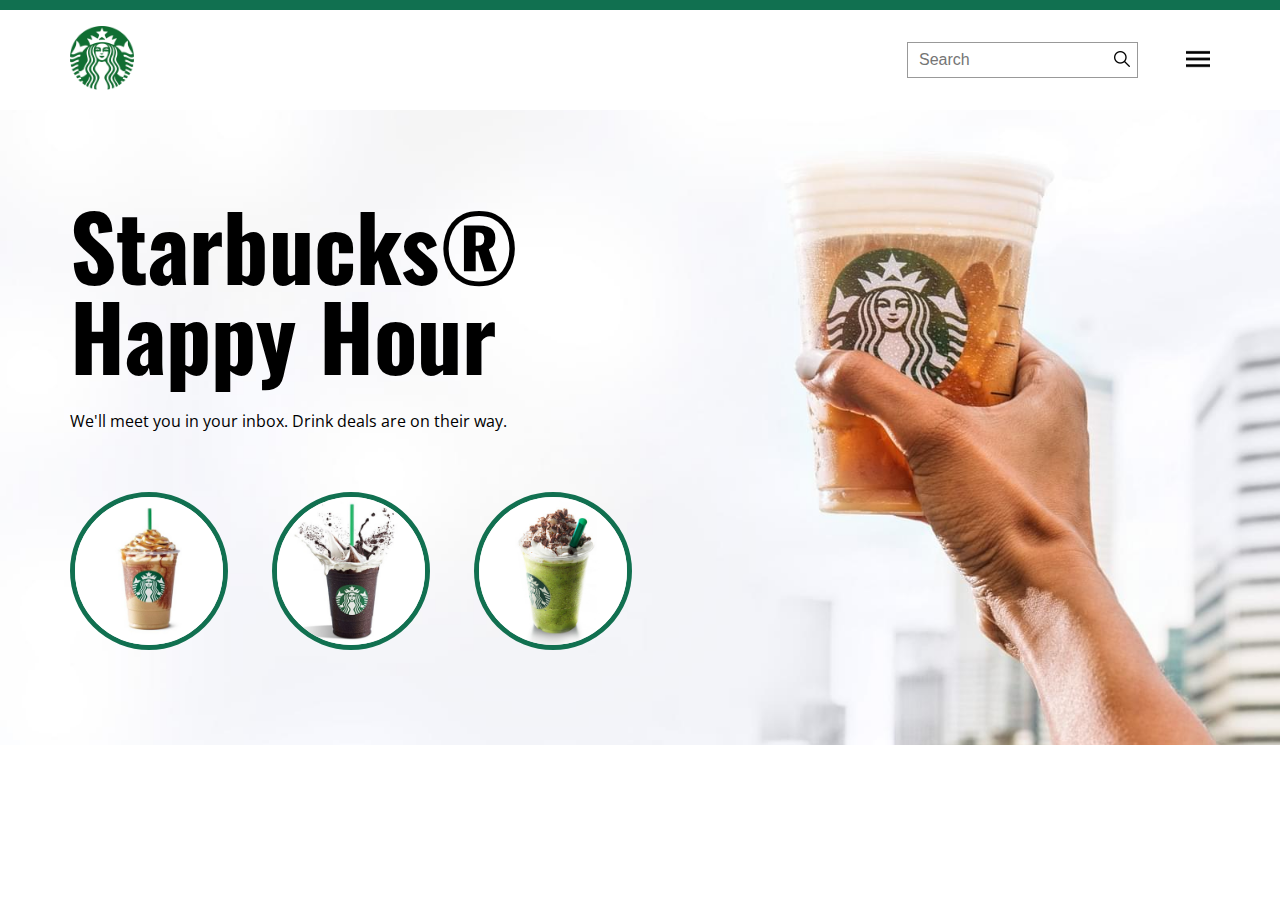
==== projeto-starbucks/index.html @ 2f26b85d "construindo banner do site" ====
<!DOCTYPE html>
<html lang="en">
<head>
    <meta charset="UTF-8">
    <meta name="viewport" content="width=device-width, initial-scale=1.0">
    <title>Starbucks</title>
    <link rel="stylesheet" href="assets/css/style.css">
</head>
<body>
    <header>
        <div class="line"></div>

        <div class="container header--area">
            <div class="header-left">
                <a href="/">
                    <img src="assets/images/logo.png" alt="Starbucks Logo"/>
                </a>
            </div>

            <div class="header--right">
                <div class="header--search">
                    <form>
                        <input type="text" name="search" placeholder="Search" />
                        <button>
                            <img src="assets/images/loupe.png" alt="Loupe">
                        </button>
                    </form>
                </div>
                <div class="header--menu">
                    <img src="assets/images/menu.png" alt="Menu Button" />
                </div>
            </div>
        </div>
    </header>

    <section class="banner">
        <div class="container">
            <h1>Starbucks® <br/>Happy Hour</h1>
            <span>We'll meet you in your inbox. Drink deals are on their way.</span>

            <div class="banner--images">
                <img src="assets/images/c1.jpg" alt="Brown drink">
                <img src="assets/images/c2.jpg" alt="Chocolate drink">
                <img src="assets/images/c3.jpg" alt="Green drink">
            </div>
        </div>
    </section>
</body>
</html>
---- projeto-starbucks/assets/css/style.css ----
@import url('https://fonts.googleapis.com/css2?family=Open+Sans:ital@0;1&family=Oswald:wght@400;700&display=swap');


body {
    font-family: 'Open Sans', sans-serif;
    margin: 0;
}

header .line {
    background-color: #117050;
    height: 10px;
}

.container {
    max-width: 1140px;
    margin: auto;
}

.header--area {
    display: flex;
    justify-content: space-between;
    align-items: center;
    height: 100px;
}

.header-left img {
    width: 64px;
    height: 64px;
}

.header--right {
    display: flex;
    align-items: center;
}

.header--search form {
    display: flex;
}
.header--search input {
    font-size: 16px;
    padding: 8px 11px;
    border: 1px solid #999;
    outline: 0;
    width: 100%;
    max-width: 250%;
}
.header--search button {
    border: 0;
    background: transparent;
    margin-left: -30px;
    cursor: pointer;
}
.header--search button img {
    width: 16px;
    height: 16px;
}

.header--menu {
    margin-left: 50px;
    cursor: pointer;
}
.header--menu img {
    width: 24px;
    height: 24px;
    margin-top: 10%;
}

.banner {
    background-image: url("../images/bg.jpg");
    background-position: center;
    background-size: cover;
    padding-top: 90px;
    padding-bottom: 90px;
}
.banner h1 {
    font-family: "Oswald", "sans-serif";
    font-weight: bold;
    font-size: 90px;
    line-height: 90px;
    margin: 0px;
    margin-bottom: 30px;
}
.banner--images {
    margin-top: 60px;
}
.banner--images img {
    width: 148px;
    height: 148px;
    border: 5px solid #117050;
    border-radius: 50%;
    margin-right: 40px;
}
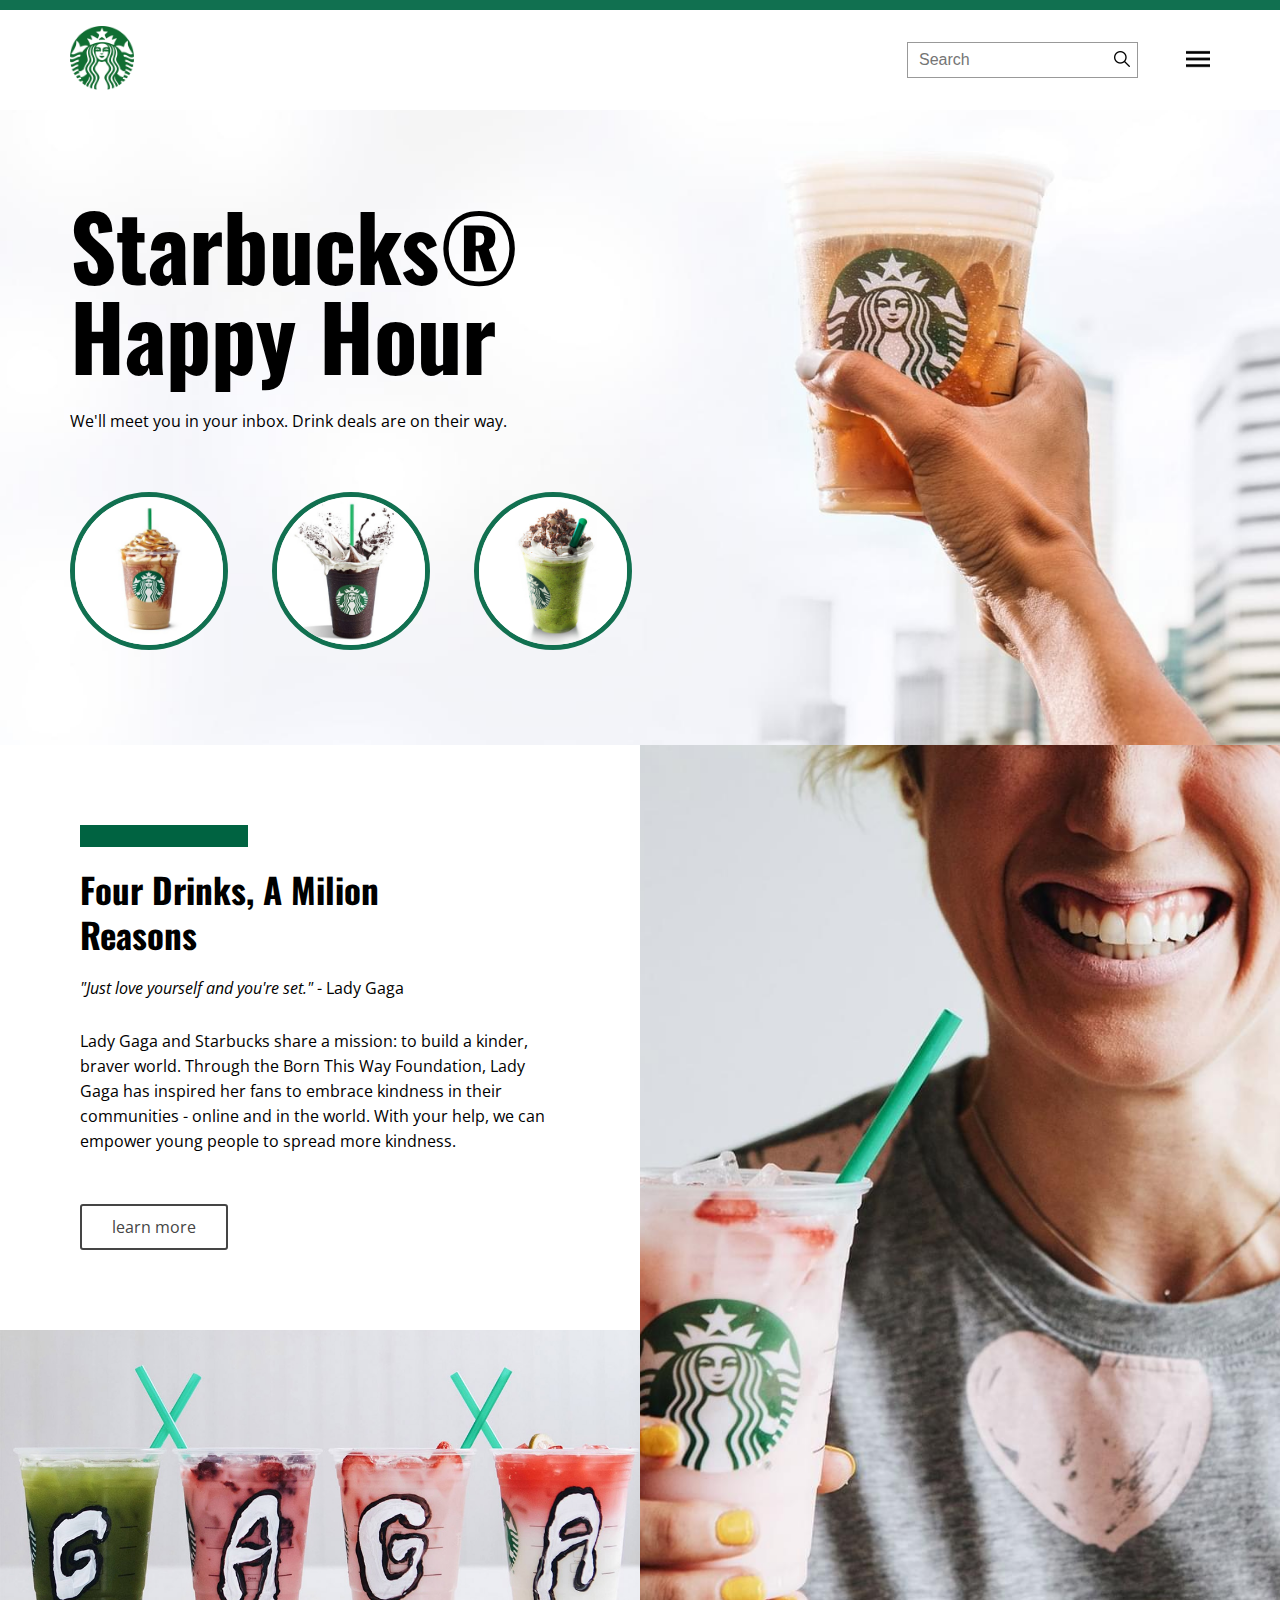
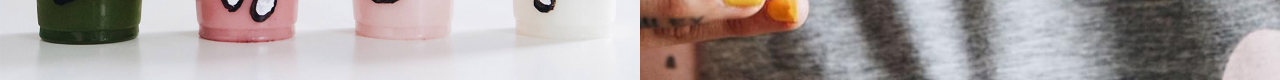
==== commit 566ecc88: "construindo area1" ====
--- a/projeto-starbucks/index.html
+++ b/projeto-starbucks/index.html
@@ -45,5 +45,22 @@
             </div>
         </div>
     </section>
+
+    <section class="area1">
+        <div class="area1--content">
+            <div class="bar"></div>
+            <h2>Four Drinks, A Milion<br/>Reasons</h2>
+            <div class="area1--quote">
+                <em>"Just love yourself and you're set."</em> - Lady Gaga
+            </div>
+            <div class="area1--text">
+                Lady Gaga and Starbucks share a mission: to build a kinder, braver world. Through the Born This Way Foundation, Lady Gaga has inspired her fans to embrace kindness in their communities - online and in the world. With your help, we can empower young people to spread more kindness.
+            </div>
+
+            <a href="" class="button">learn more</a>
+        </div>
+        <div class="area1--img1"></div>
+        <div class="area1--img2"></div>
+    </section>
 </body>
 </html>--- a/projeto-starbucks/assets/css/style.css
+++ b/projeto-starbucks/assets/css/style.css
@@ -6,16 +6,47 @@
     margin: 0;
 }
 
+.container {
+    max-width: 1140px;
+    margin: auto;
+}
+.bar {
+    height: 22px;
+    width: 168px;
+    background-color: #006341;
+}
+h1 {
+    font-family: "Oswald", "sans-serif";
+    font-weight: bold;
+    font-size: 90px;
+    line-height: 90px;
+    margin: 0px;
+    margin-bottom: 30px;
+}
+h2 {
+    font-family: "Oswald", "sans-serif";
+    font-weight: bold;
+    font-size: 35px;
+    line-height: 45px;
+    margin: 20px 0px;
+}
+.button {
+    display: inline-block;
+    border: 2px solid #454545;
+    padding: 10px 30px;
+    border-radius: 3px;
+    color: #454545;
+    text-decoration: none;
+}
+.button:hover {
+    background-color: #454545;
+    color: #fff;
+}
+
 header .line {
     background-color: #117050;
     height: 10px;
 }
-
-.container {
-    max-width: 1140px;
-    margin: auto;
-}
-
 .header--area {
     display: flex;
     justify-content: space-between;
@@ -72,14 +103,6 @@
     padding-top: 90px;
     padding-bottom: 90px;
 }
-.banner h1 {
-    font-family: "Oswald", "sans-serif";
-    font-weight: bold;
-    font-size: 90px;
-    line-height: 90px;
-    margin: 0px;
-    margin-bottom: 30px;
-}
 .banner--images {
     margin-top: 60px;
 }
@@ -90,3 +113,30 @@
     border-radius: 50%;
     margin-right: 40px;
 }
+.area1 {
+    display: grid;
+    grid-template-columns: repeat(2, 2fr);
+}
+.area1--content {
+    padding: 80px;
+}
+.area1--quote {
+    margin-bottom: 30px;
+}
+.area1--text {
+    margin-bottom: 50px;
+    line-height: 25px;
+}
+.area1--img1 {
+    height: 350px;
+    background-image: url("../images/f2.jpg");
+    background-size: cover;
+    background-position: center;
+}
+.area1--img2 {
+    grid-column: 2 / 3;
+    grid-row: 1 / 3;
+    background-image: url("../images/f1.jpg");
+    background-size: cover;
+    background-position: center;
+}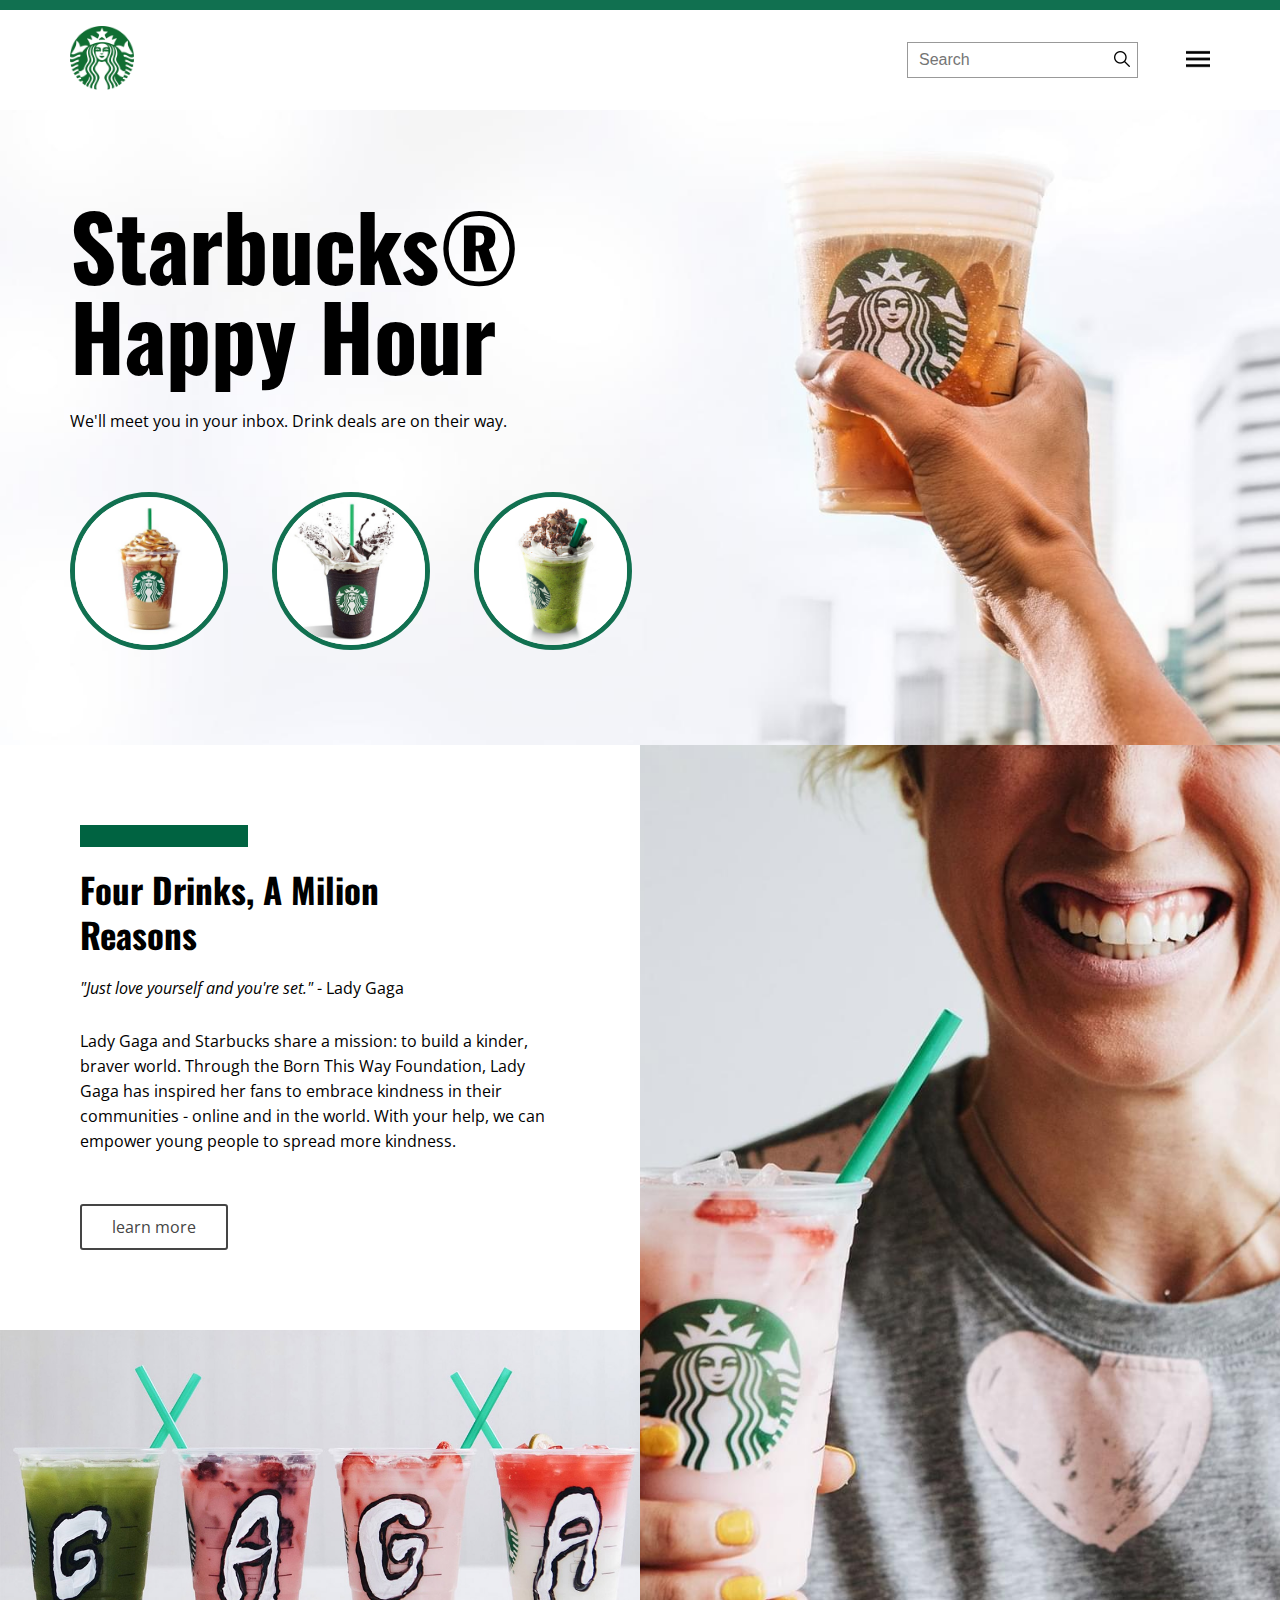
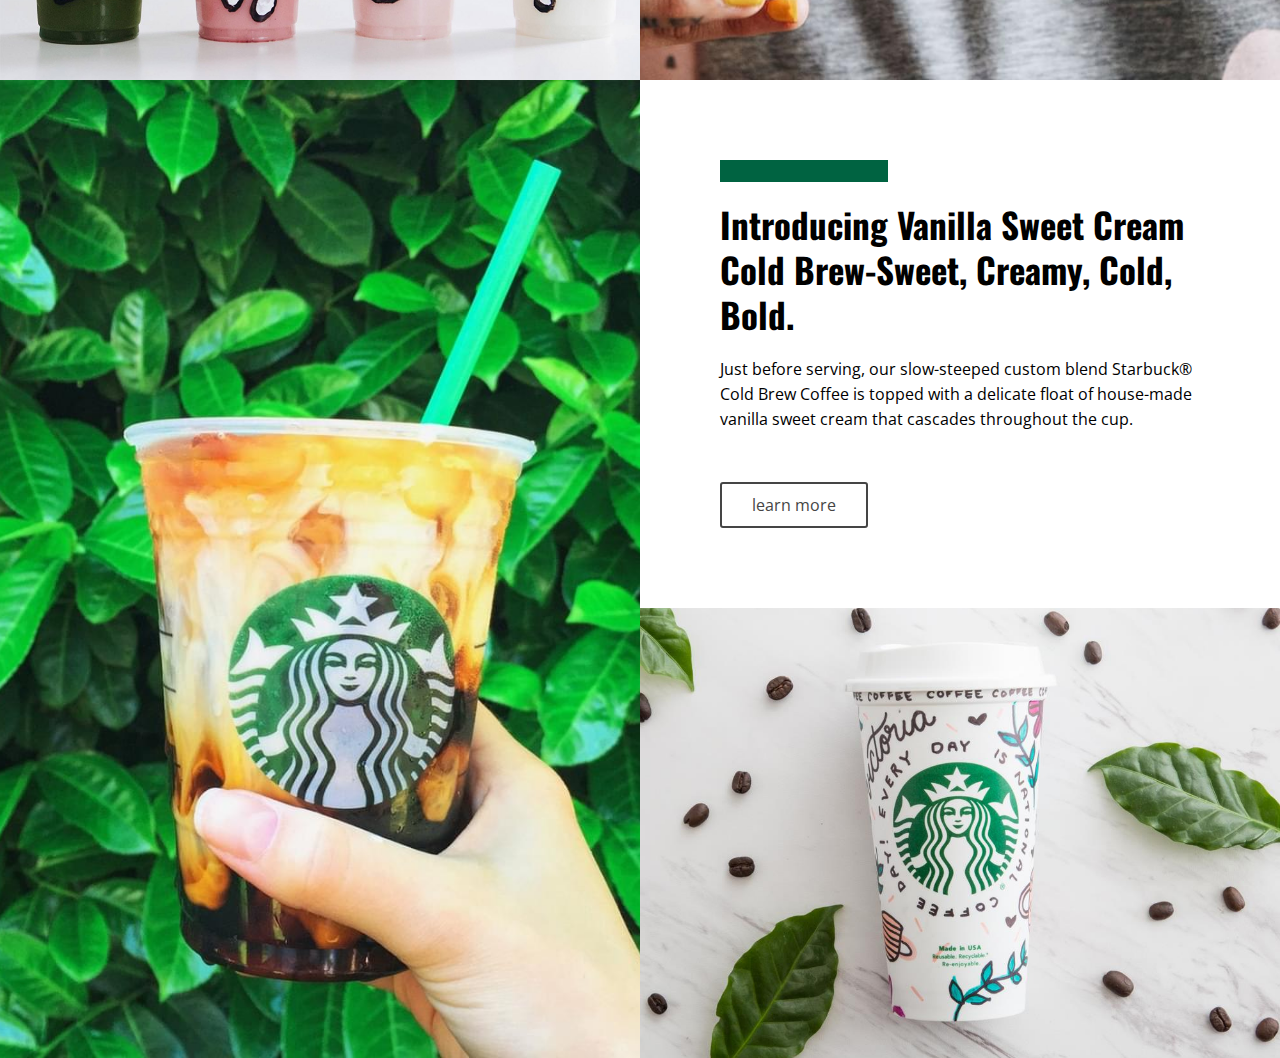
==== commit 8c0060ff: "criando area2" ====
--- a/projeto-starbucks/index.html
+++ b/projeto-starbucks/index.html
@@ -62,5 +62,19 @@
         <div class="area1--img1"></div>
         <div class="area1--img2"></div>
     </section>
+
+    <section class="area2">
+        <div class="area2--content">
+            <div class="bar"></div>
+            <h2>Introducing Vanilla Sweet Cream Cold Brew-Sweet, Creamy, Cold, Bold.</h2>
+            <div class="area2--text">
+                Just before serving, our slow-steeped custom blend Starbuck® Cold Brew Coffee is topped with a delicate float of house-made vanilla sweet cream that cascades throughout the cup.
+            </div>
+
+            <a href="" class="button">learn more</a>
+        </div>
+        <div class="area2--img1"></div>
+        <div class="area2--img2"></div>
+    </section>
 </body>
 </html>--- a/projeto-starbucks/assets/css/style.css
+++ b/projeto-starbucks/assets/css/style.css
@@ -113,6 +113,7 @@
     border-radius: 50%;
     margin-right: 40px;
 }
+
 .area1 {
     display: grid;
     grid-template-columns: repeat(2, 2fr);
@@ -139,4 +140,29 @@
     background-image: url("../images/f1.jpg");
     background-size: cover;
     background-position: center;
+}
+
+.area2 {
+    display: grid;
+    grid-template-columns: repeat(2, 2fr);
+}
+.area2--content {
+    padding: 80px;
+}
+.area2--text {
+    margin-bottom: 50px;
+    line-height: 25px;
+}
+.area2--img1 {
+    height: 450px;
+    background-image: url("../images/f4.jpg");
+    background-size: cover;
+    background-position: center;
+}
+.area2--img2 {
+    grid-column: 1 / 2;
+    grid-row: 1 / 3;
+    background-image: url("../images/f3.jpg");
+    background-size: cover;
+    background-position: center;
 }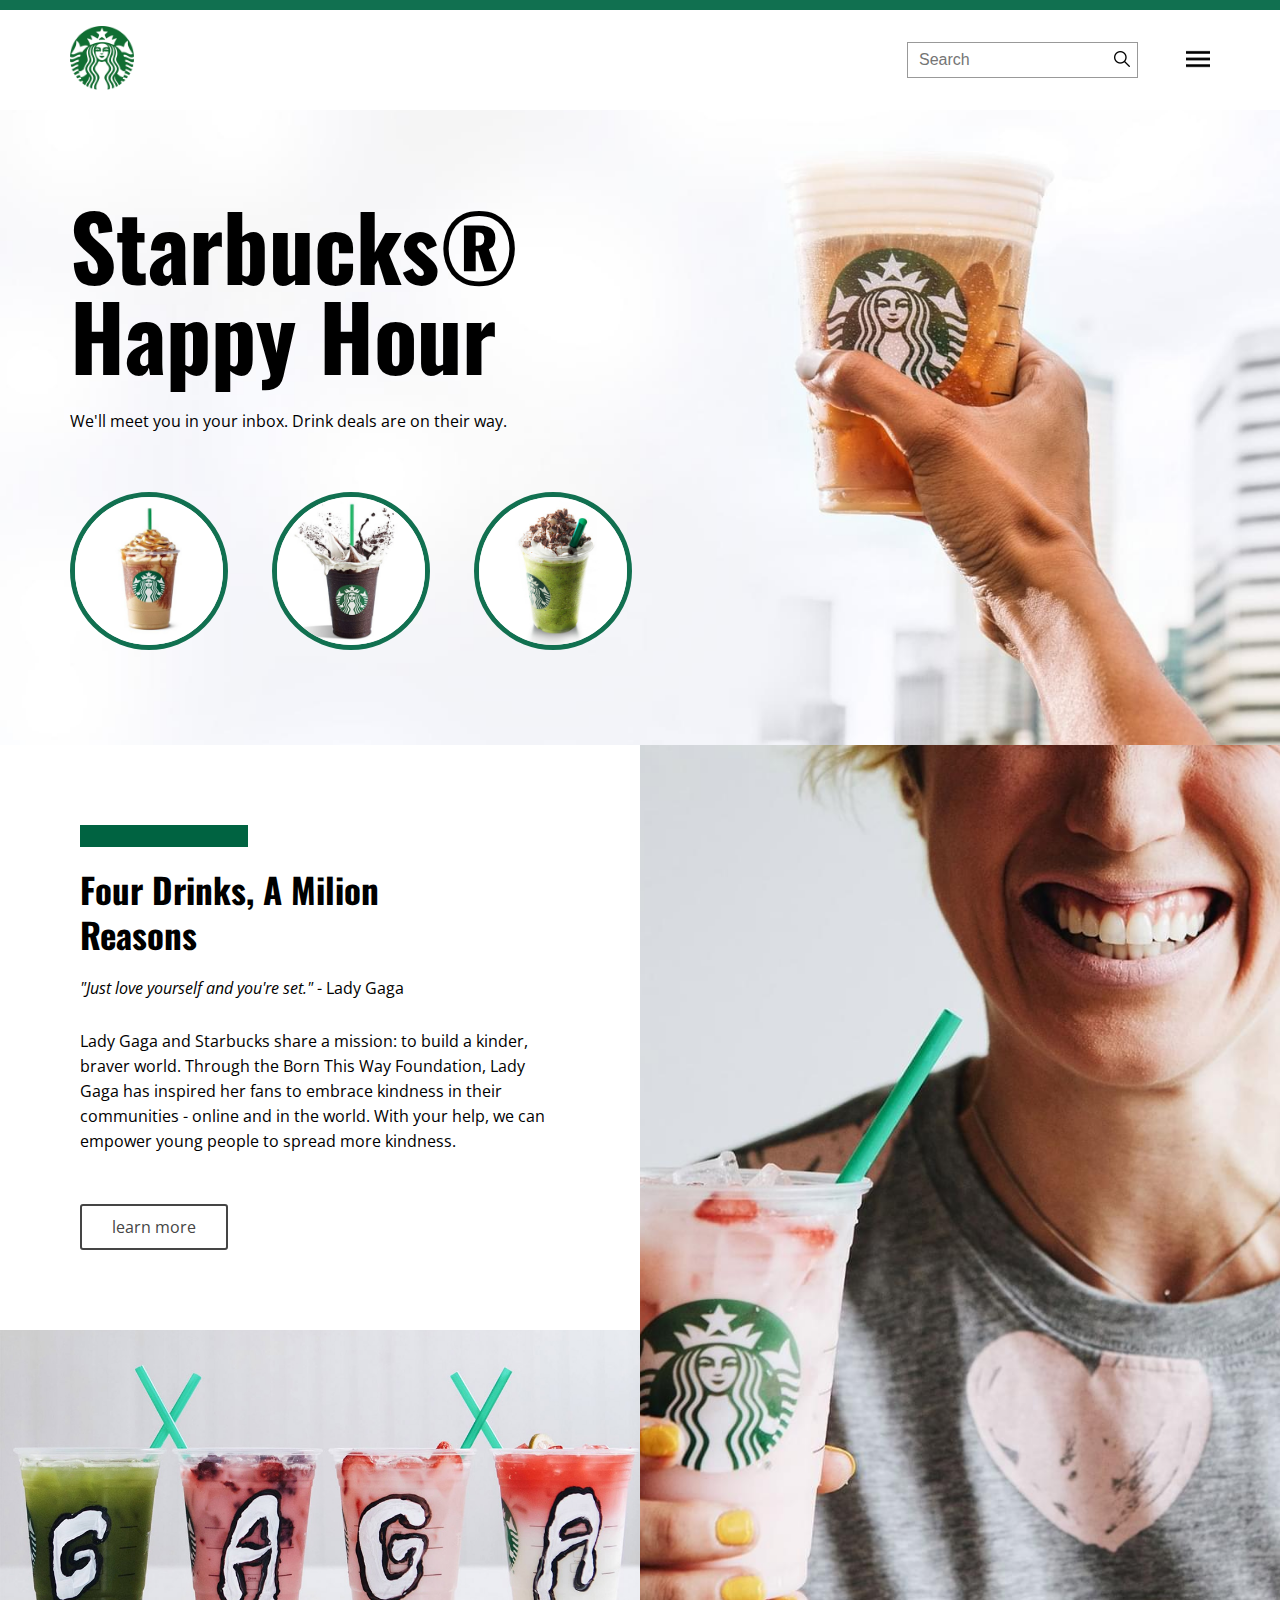
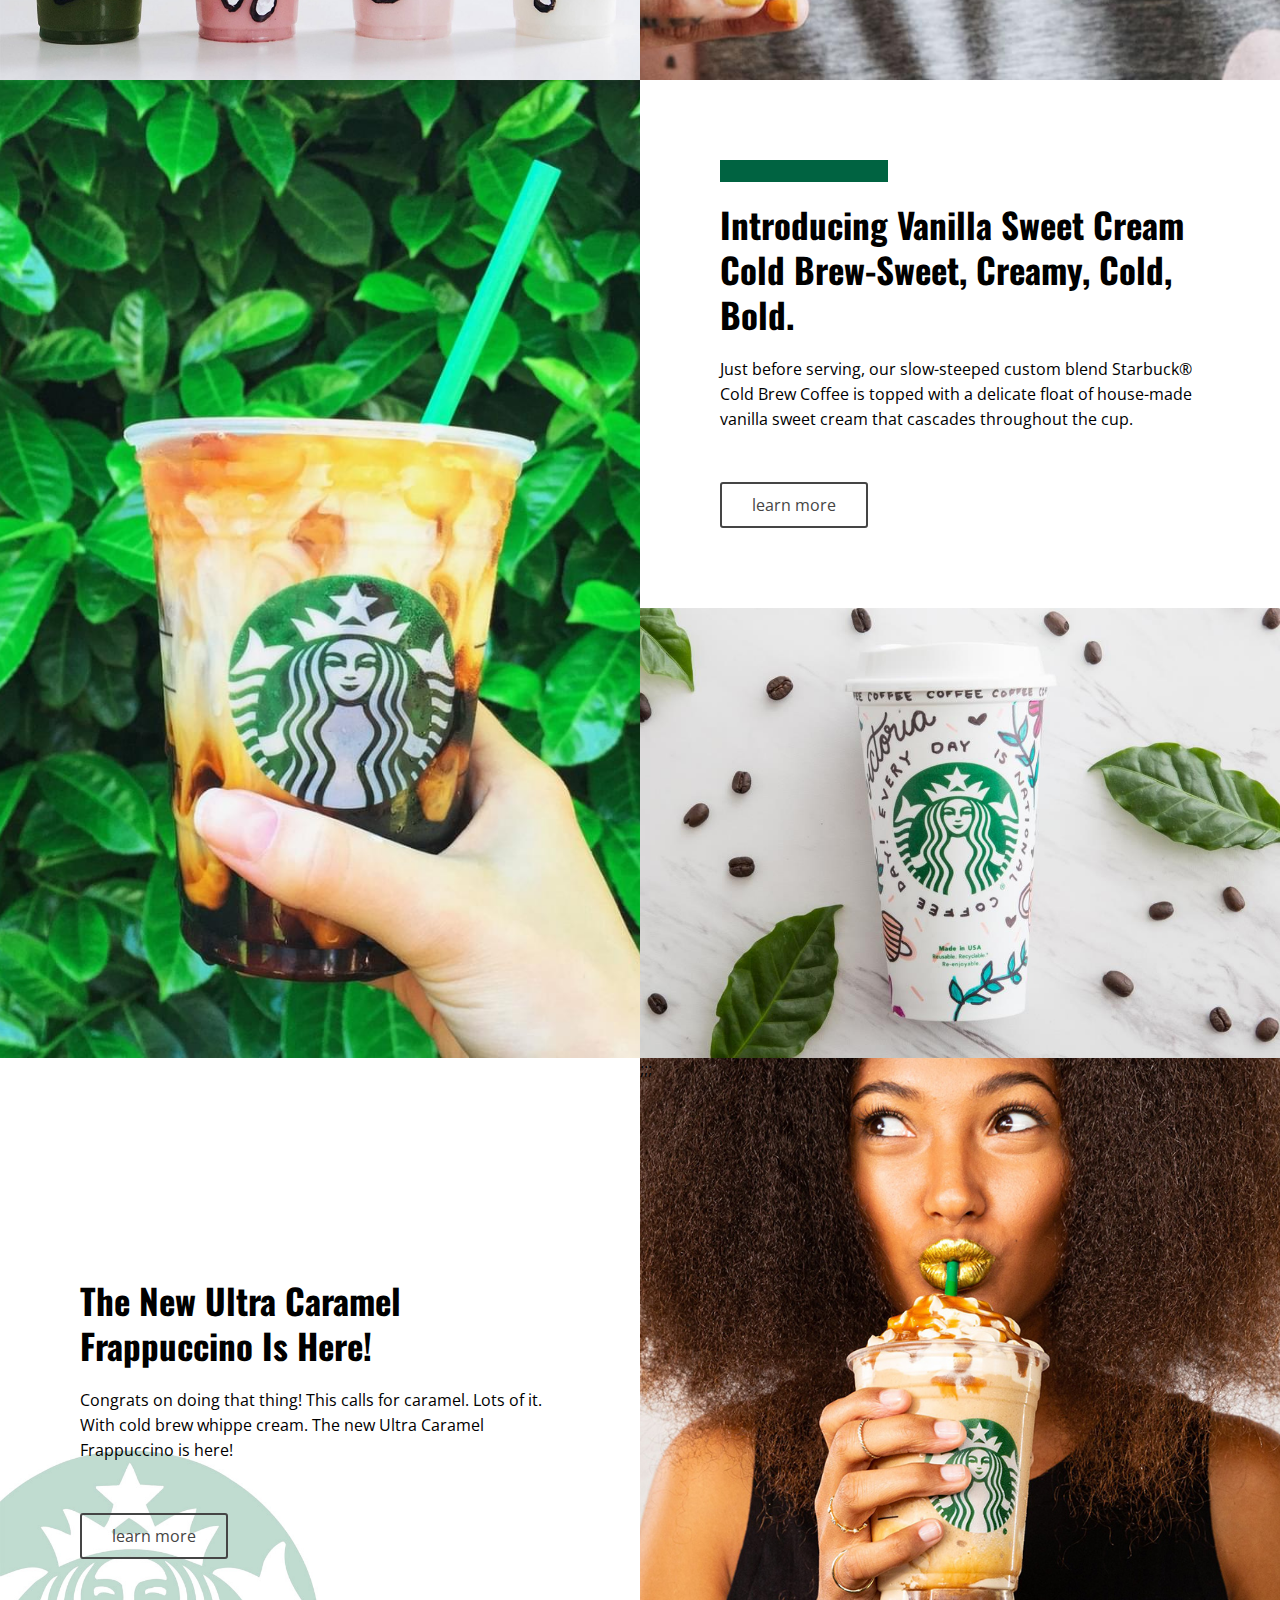
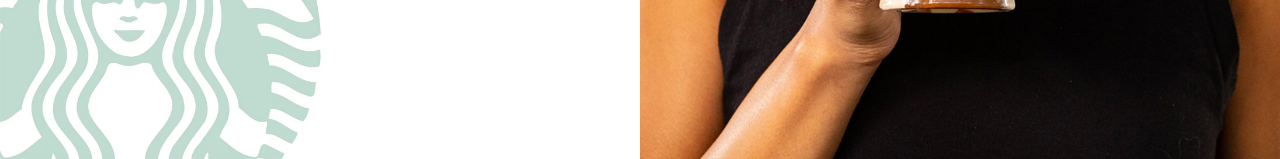
==== commit 486154ad: "criando area3" ====
--- a/projeto-starbucks/index.html
+++ b/projeto-starbucks/index.html
@@ -76,5 +76,19 @@
         <div class="area2--img1"></div>
         <div class="area2--img2"></div>
     </section>
+
+    <section class="area3">
+        <div class="area3--content">
+            <h2>The New Ultra Caramel<br/>Frappuccino Is Here!</h2>
+            <div class="area3--text">
+                Congrats on doing that thing! This calls for caramel. Lots of it. With cold brew whippe cream. The new Ultra Caramel Frappuccino is here!
+            </div>
+
+            <a href="" class="button">learn more</a>
+        </div>
+        <div class="area3--img1">
+            ;;;
+        </div>
+    </section>
 </body>
 </html>--- a/projeto-starbucks/assets/css/style.css
+++ b/projeto-starbucks/assets/css/style.css
@@ -165,4 +165,24 @@
     background-image: url("../images/f3.jpg");
     background-size: cover;
     background-position: center;
+}
+
+.area3 {
+    display: grid;
+    grid-template-columns: repeat(2, 2fr);
+}
+.area3--content {
+    padding: 200px 80px;
+    background-image: url("../images/bg2.jpg");
+    background-size: cover;
+    background-position: left;
+}
+.area3--text {
+    margin-bottom: 50px;
+    line-height: 25px;
+}
+.area3--img1 {
+    background-image: url("../images/f5.jpg");
+    background-size: cover;
+    background-position: center;
 }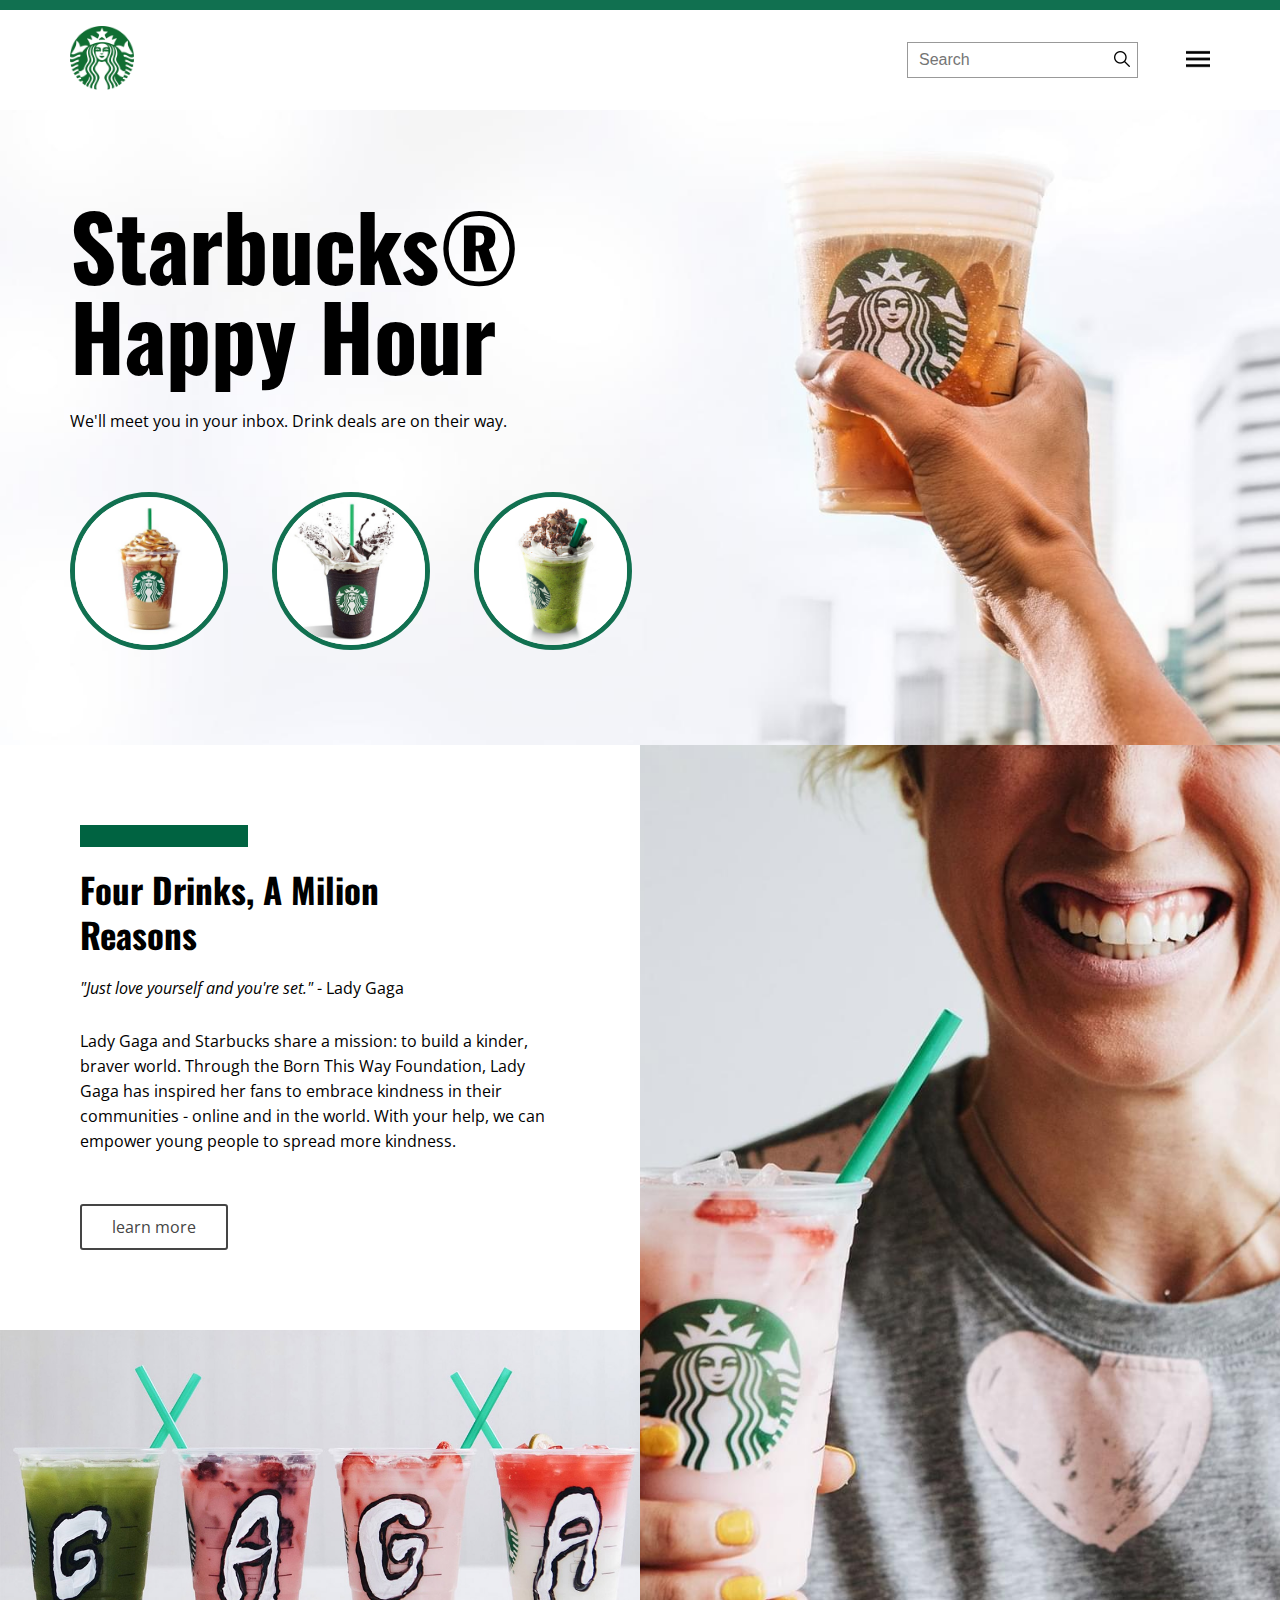
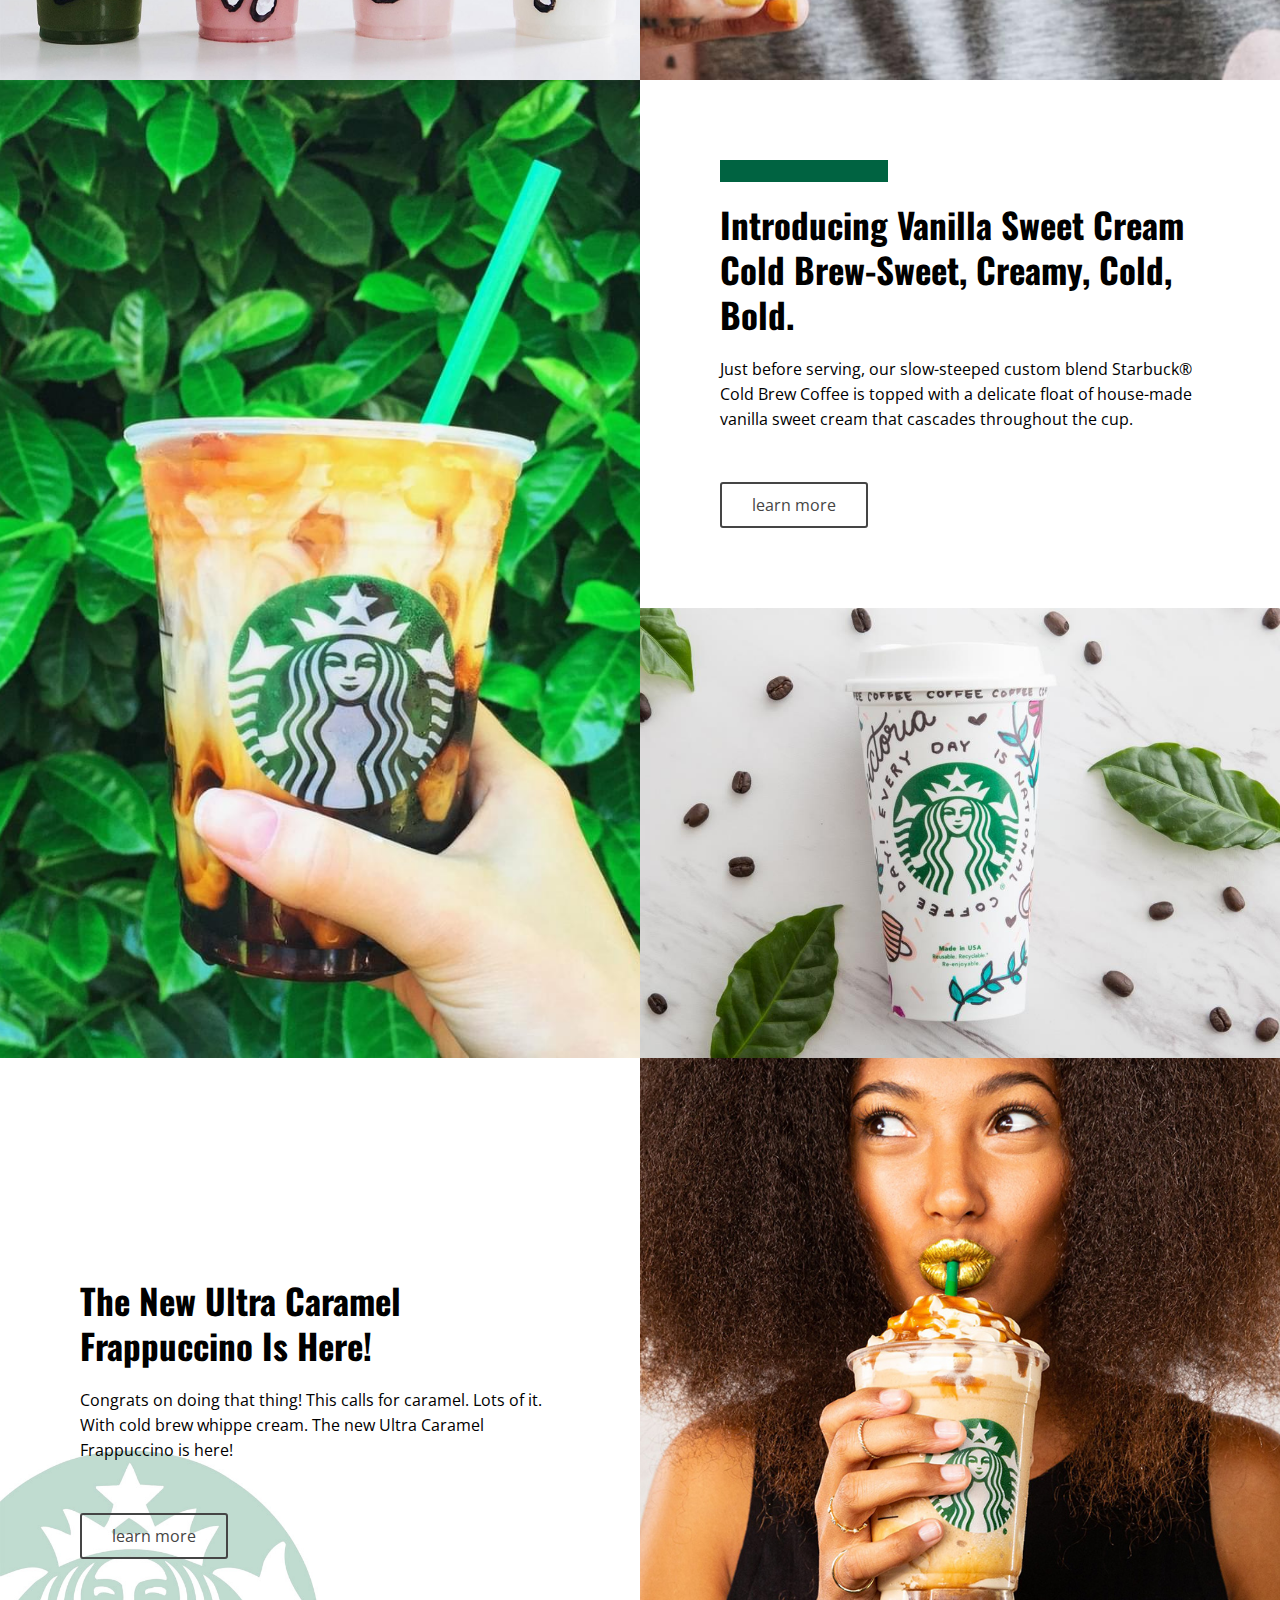
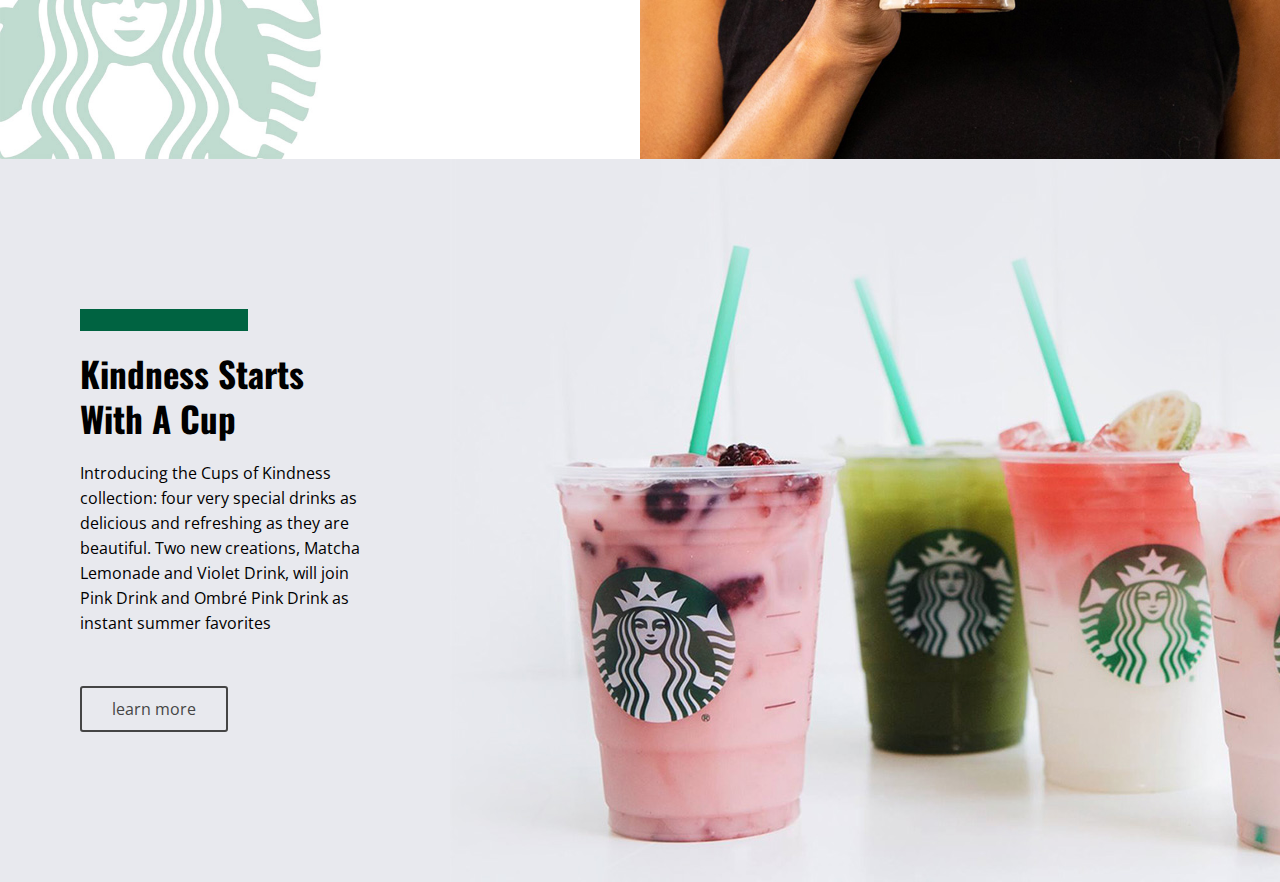
==== commit 0f40b2b9: "criando area4" ====
--- a/projeto-starbucks/index.html
+++ b/projeto-starbucks/index.html
@@ -86,9 +86,21 @@
 
             <a href="" class="button">learn more</a>
         </div>
-        <div class="area3--img1">
-            ;;;
+        <div class="area3--img1"></div>
+    </section>
+
+    <section class="area4">
+        <div class="area4--content">
+            <div class="bar"></div>
+            <h2>Kindness Starts<br/>With A Cup</h2>
+            <div class="area4--text">
+                Introducing the Cups of Kindness collection: four very special drinks as delicious and refreshing as they are beautiful. Two new creations, Matcha Lemonade and Violet Drink, will join Pink Drink and Ombré Pink Drink as instant summer favorites
+            </div>
+
+            <a href="" class="button">learn more</a>
         </div>
+
+        <div class="area4--img1"></div>
     </section>
 </body>
 </html>--- a/projeto-starbucks/assets/css/style.css
+++ b/projeto-starbucks/assets/css/style.css
@@ -185,4 +185,21 @@
     background-image: url("../images/f5.jpg");
     background-size: cover;
     background-position: center;
+}
+
+.area4 {
+    display: grid;
+    grid-template-columns: 450px 1fr;
+    background-color: #e8e9ee;
+}
+.area4--content {
+    padding: 150px 80px;
+}
+.area4--text {
+    margin-bottom: 50px;
+    line-height: 25px;
+}
+.area4--img1 {
+    background-image: url("../images/bg3.jpg");
+    background-position: left;
 }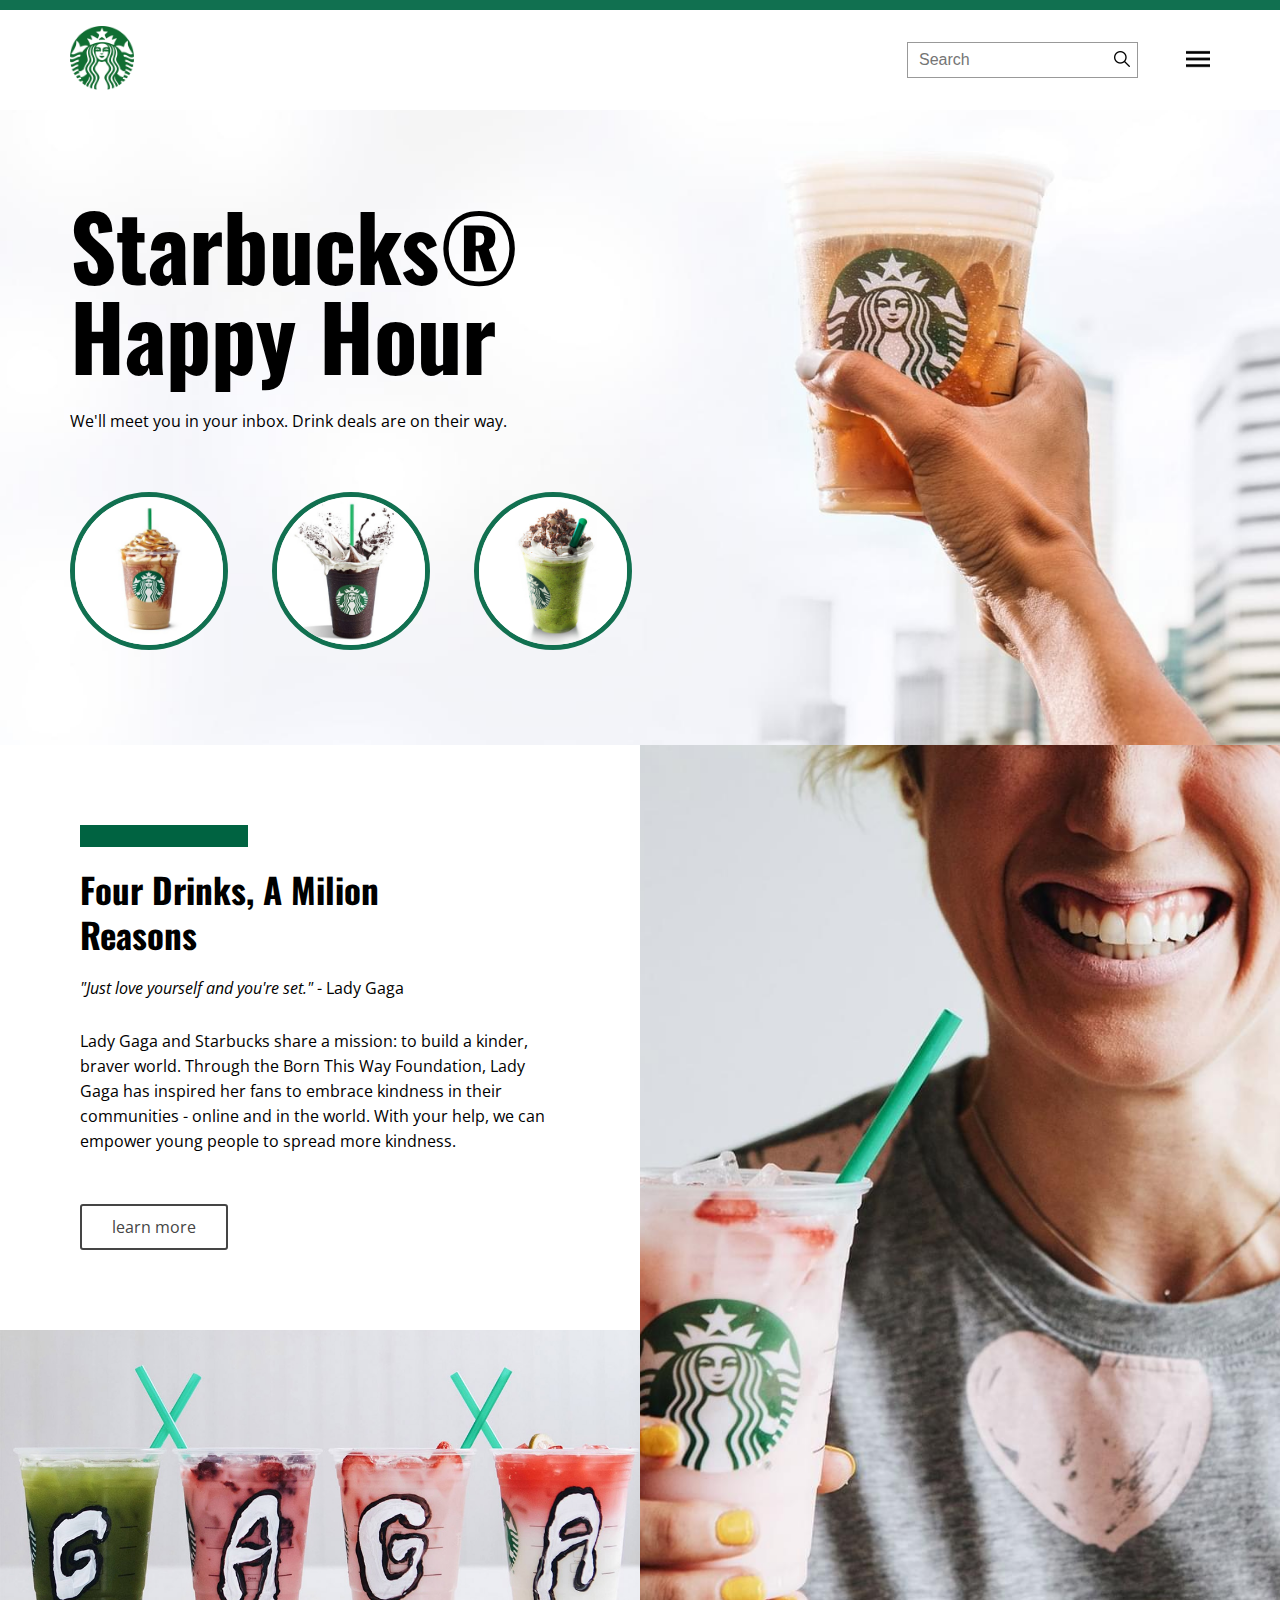
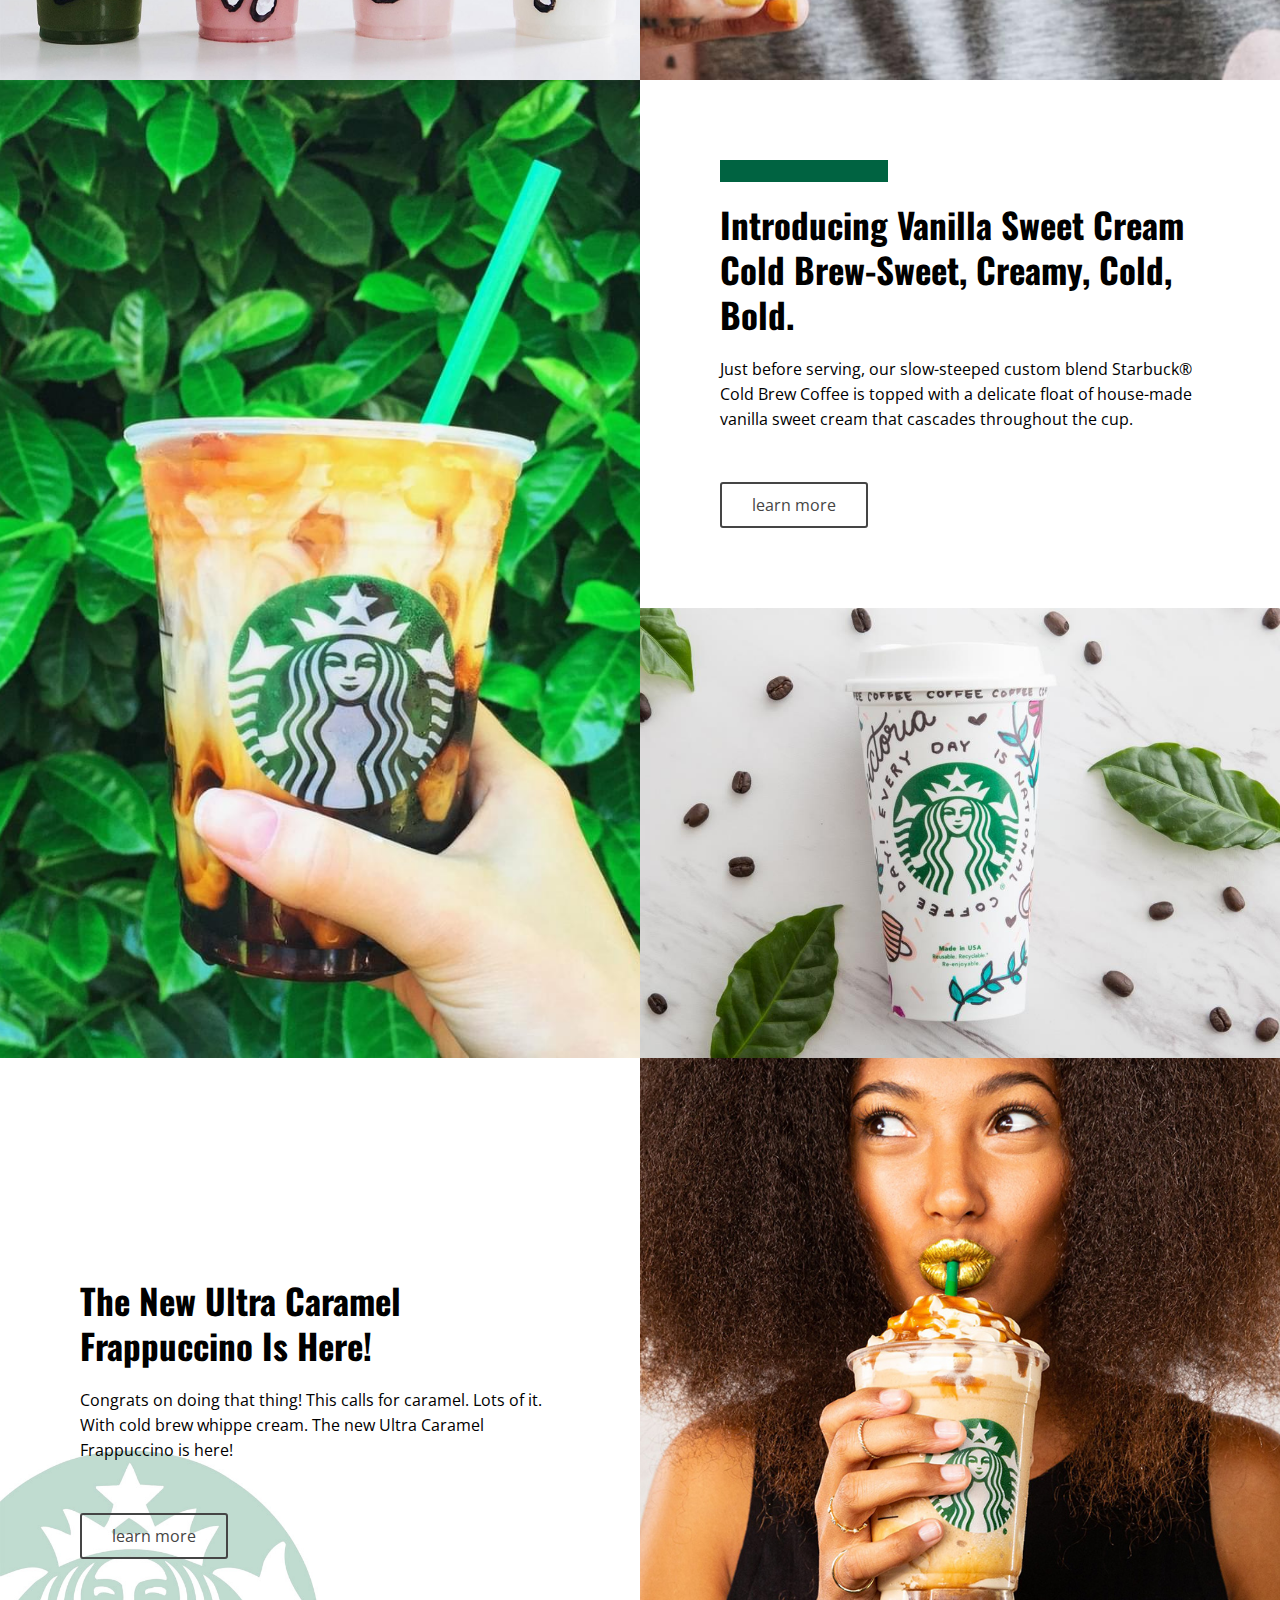
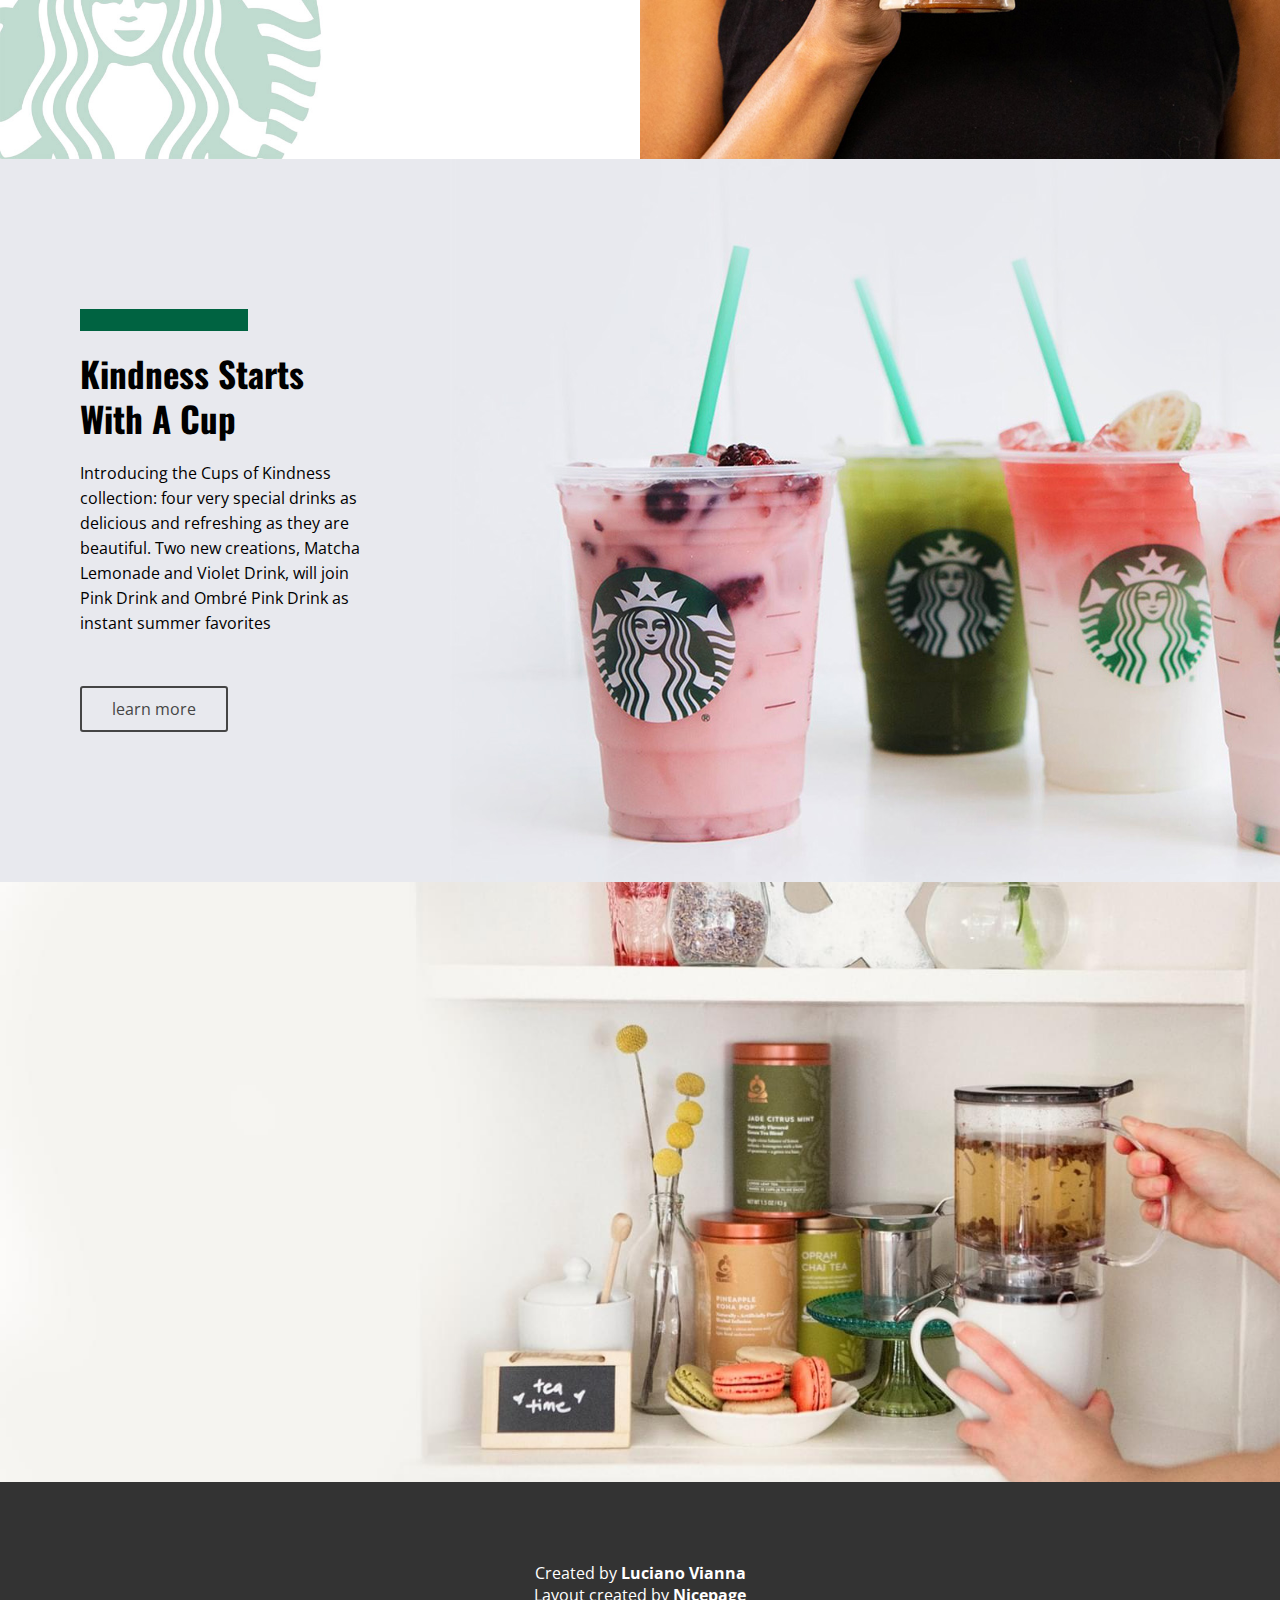
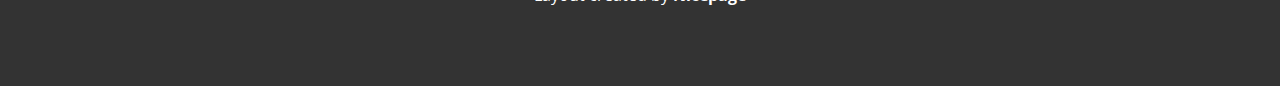
==== commit d784d57b: "criando area5 & footer" ====
--- a/projeto-starbucks/index.html
+++ b/projeto-starbucks/index.html
@@ -102,5 +102,14 @@
 
         <div class="area4--img1"></div>
     </section>
+
+    <section class="area5"></section>
+
+    <footer>
+        Created by <a href="https://www.linkedin.com/in/lucianocvn/">
+            <strong>Luciano Vianna</strong>
+        </a>
+        <br/>Layout created by <strong>Nicepage</strong>
+    </footer>
 </body>
 </html>--- a/projeto-starbucks/assets/css/style.css
+++ b/projeto-starbucks/assets/css/style.css
@@ -202,4 +202,22 @@
 .area4--img1 {
     background-image: url("../images/bg3.jpg");
     background-position: left;
+}
+
+.area5 {
+    background-image: url("../images/bg4.jpg");
+    background-size: cover;
+    background-position: center;
+    height: 600px;
+}
+
+footer {
+    background-color: #333;
+    color: #FFF;
+    padding: 80px;
+    text-align: center;
+}
+footer > a {
+    text-decoration: none;
+    color: #FFF;
 }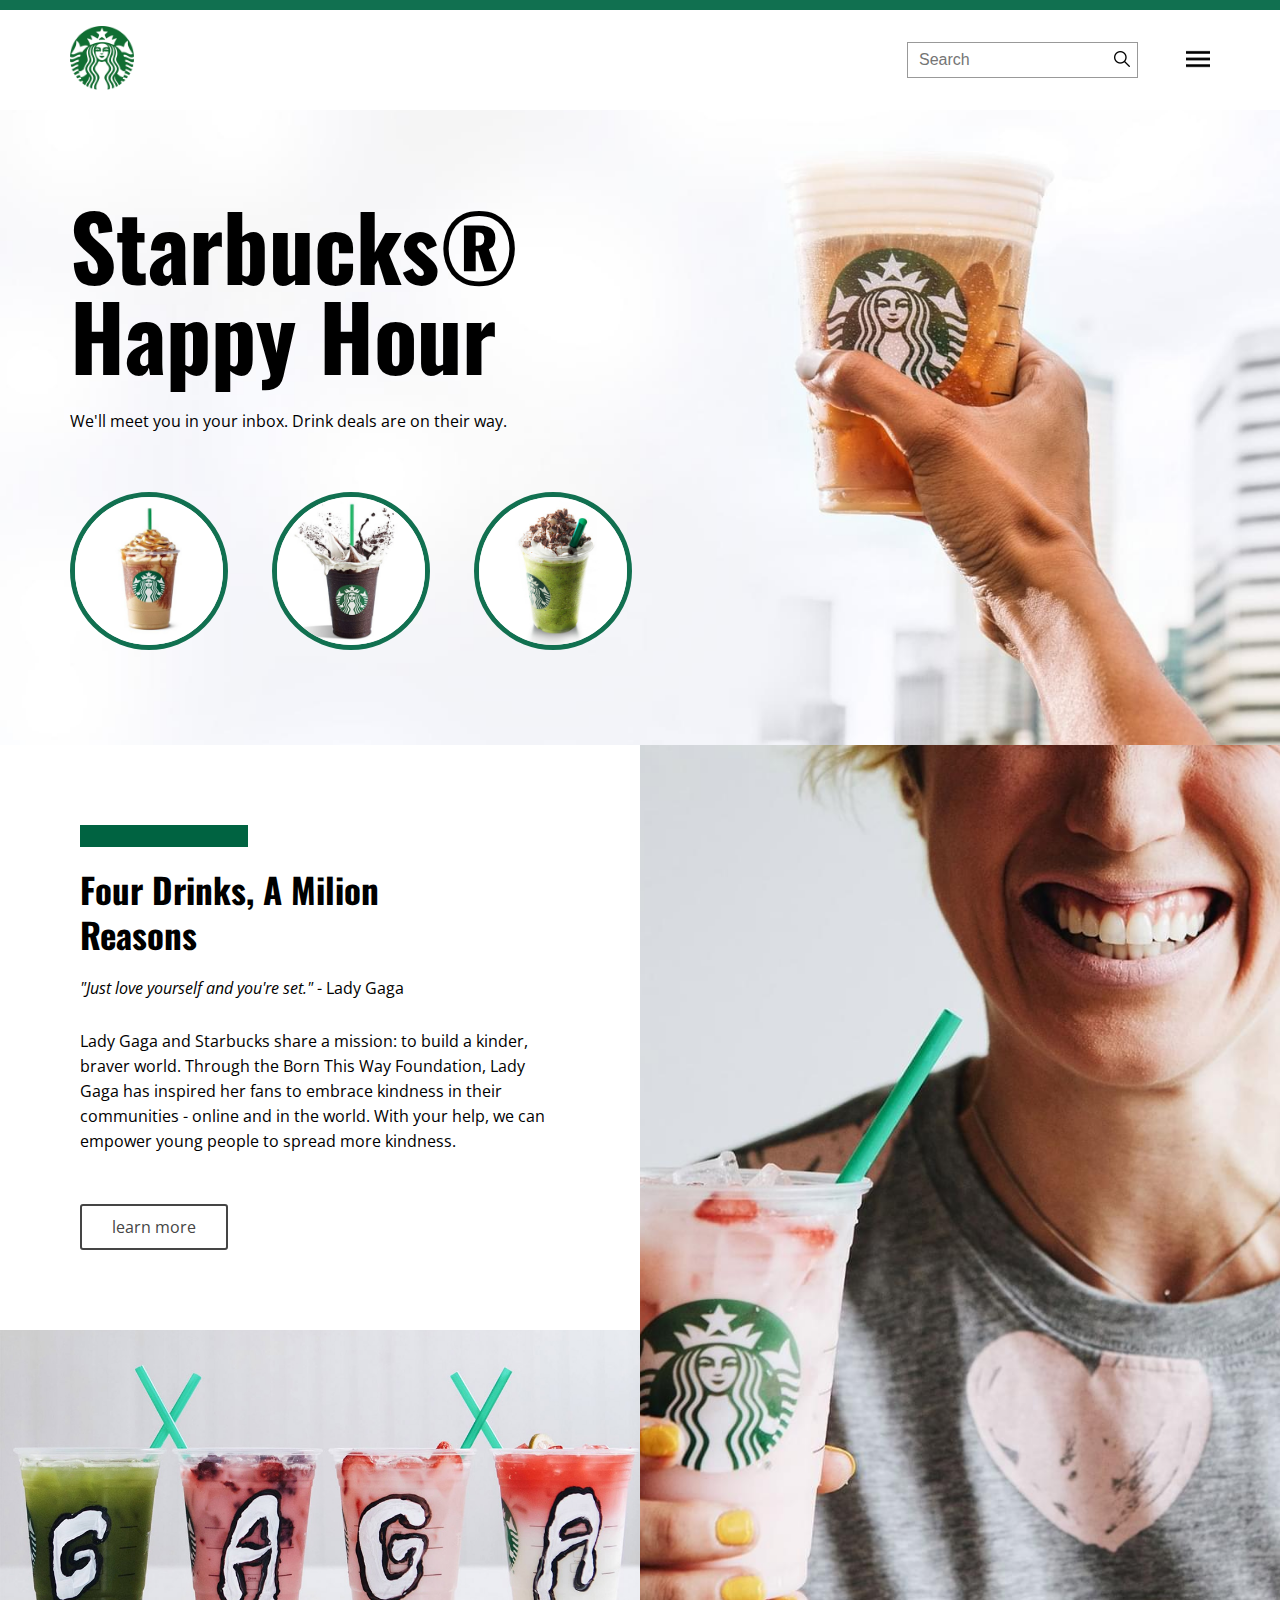
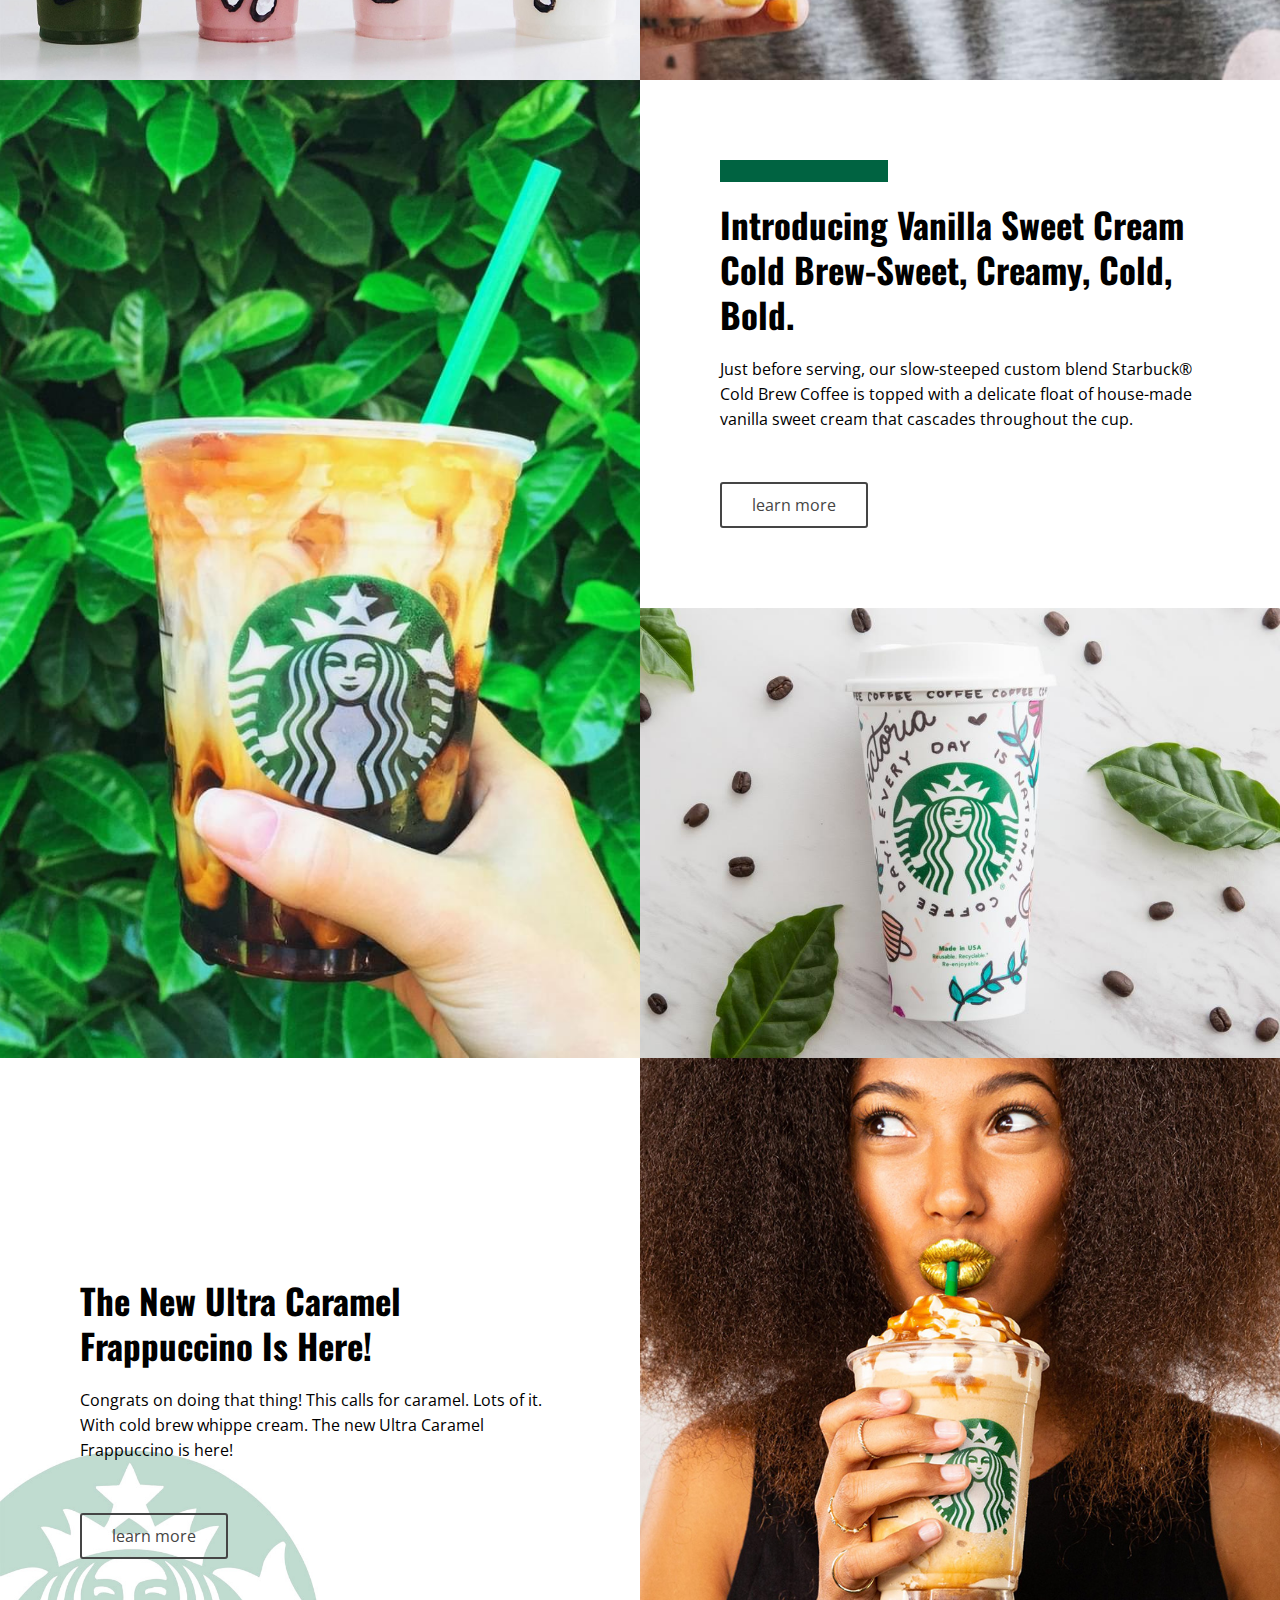
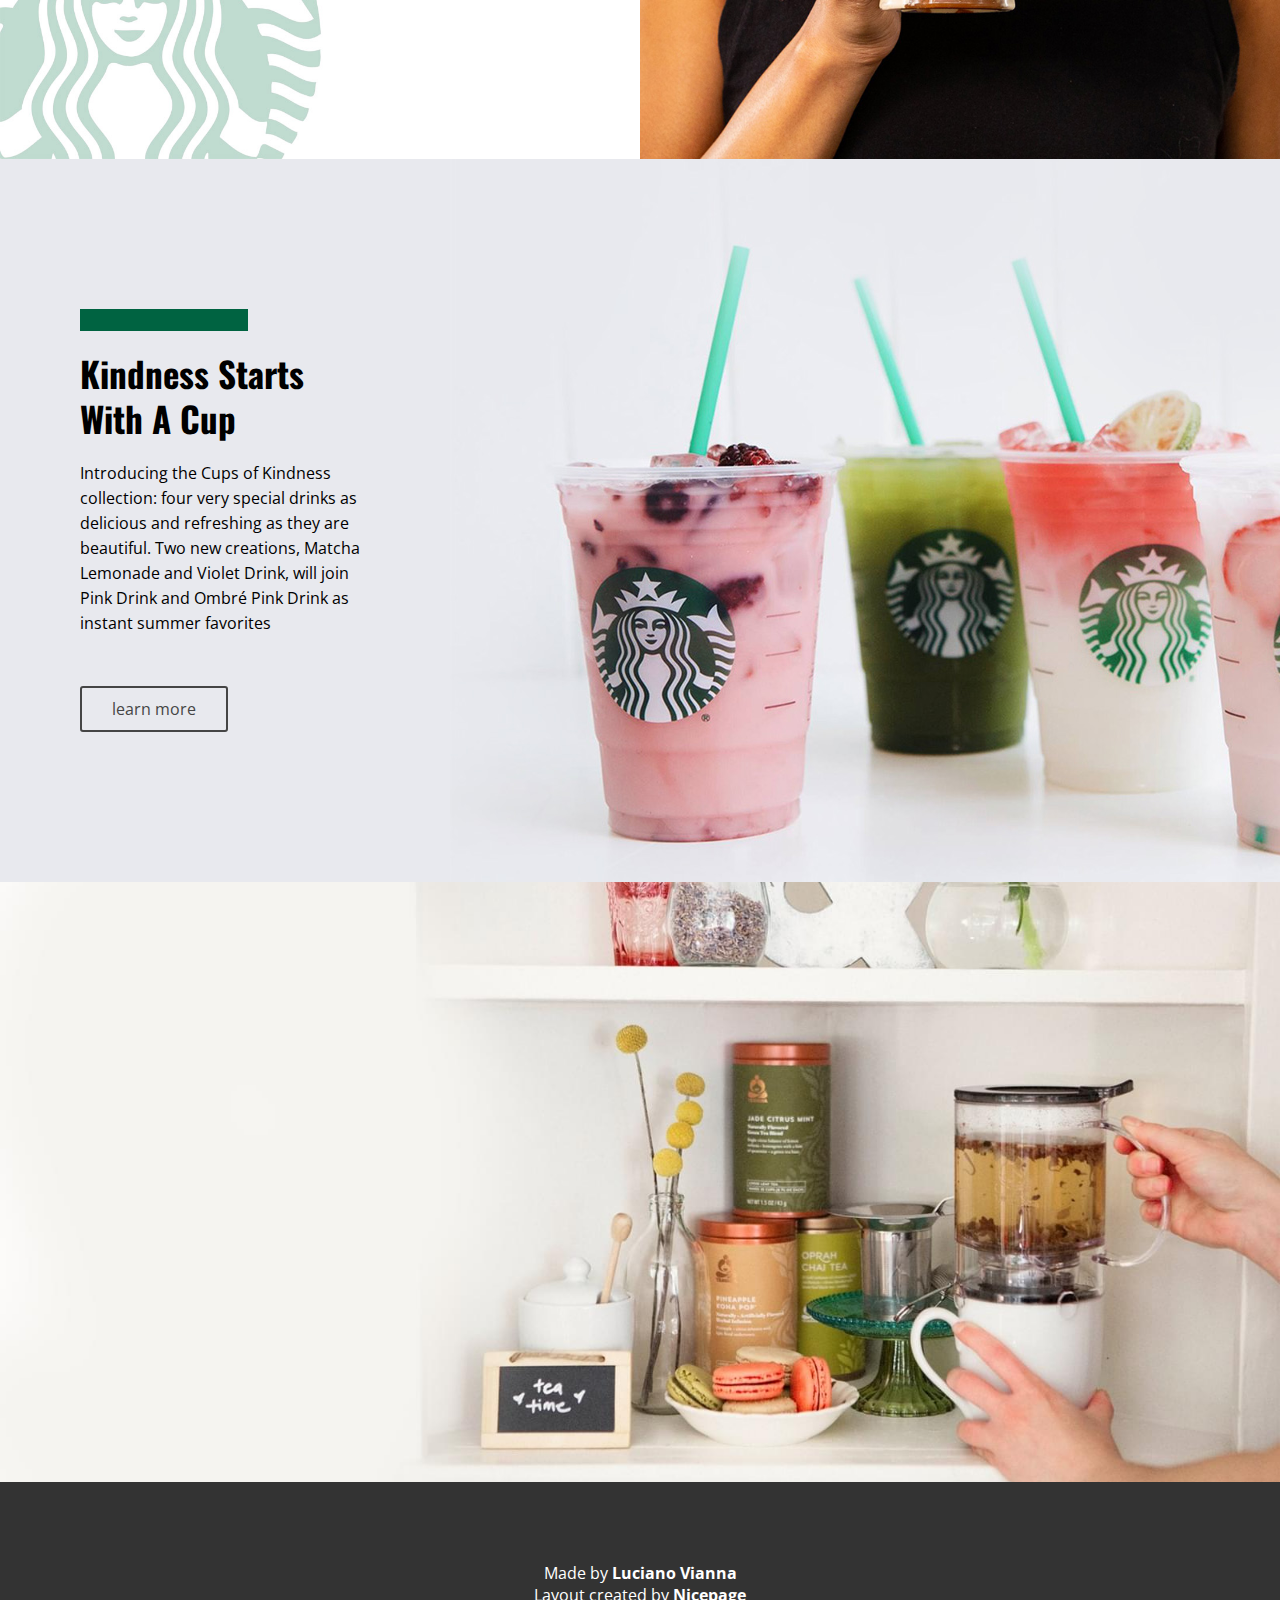
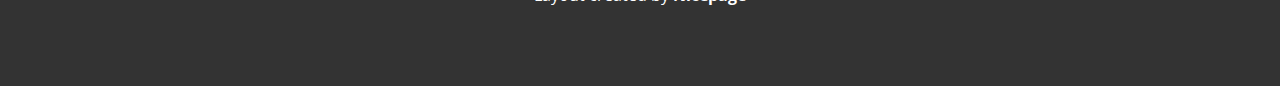
==== commit 0b0155ec: "trabalhando na responsividade do site" ====
--- a/projeto-starbucks/index.html
+++ b/projeto-starbucks/index.html
@@ -106,7 +106,7 @@
     <section class="area5"></section>
 
     <footer>
-        Created by <a href="https://www.linkedin.com/in/lucianocvn/">
+        Made by <a href="https://www.linkedin.com/in/lucianocvn/">
             <strong>Luciano Vianna</strong>
         </a>
         <br/>Layout created by <strong>Nicepage</strong>
--- a/projeto-starbucks/assets/css/style.css
+++ b/projeto-starbucks/assets/css/style.css
@@ -220,4 +220,82 @@
 footer > a {
     text-decoration: none;
     color: #FFF;
+}
+
+@media (min-width: 769px) and (max-width: 1140px) {
+    .container {
+        padding-left: 20px;
+        padding-right: 20px;
+    }
+}
+
+@media (min-width: 426px) and (max-width: 768px) {
+    .container {
+        padding-left: 20px;
+        padding-right: 20px;
+    }
+    
+    .area1 {
+        grid-template-columns: 3fr 2fr;
+    }
+    .area2 {
+        grid-template-columns: 2fr 3fr;
+    }
+    .area3 {
+        grid-template-columns: 3fr 2fr;
+    }
+}
+
+@media (max-width: 425px) {
+    .container {
+        padding-left: 20px;
+        padding-right: 20px;
+    }
+
+    .header--menu {
+        margin-left: 20px;
+    }
+
+    .header--search input {
+        max-width: 80px;
+    }
+
+    h1 {
+        font-size: 50px;
+        line-height: 50px;
+    }
+    h2 {
+        font-size: 30px;
+        line-height: 35px;
+    }
+
+    .banner--images img {
+        width: 70px;
+        height: 70px;
+        border: 3px solid #117050;
+        border-radius: 50%;
+        margin-right: 10px;
+    }
+
+    .area1,
+    .area2,
+    .area3,
+    .area4 {
+        grid-template-columns: 1fr;
+    }
+    .area1--content,
+    .area2--content,
+    .area3--content,
+    .area4--content {
+        padding: 40px;
+    }
+
+    .area5 {
+        height: 200px;
+    }
+
+    footer {
+        font-size: 14px;
+        padding: 40px 20px;
+    }
 }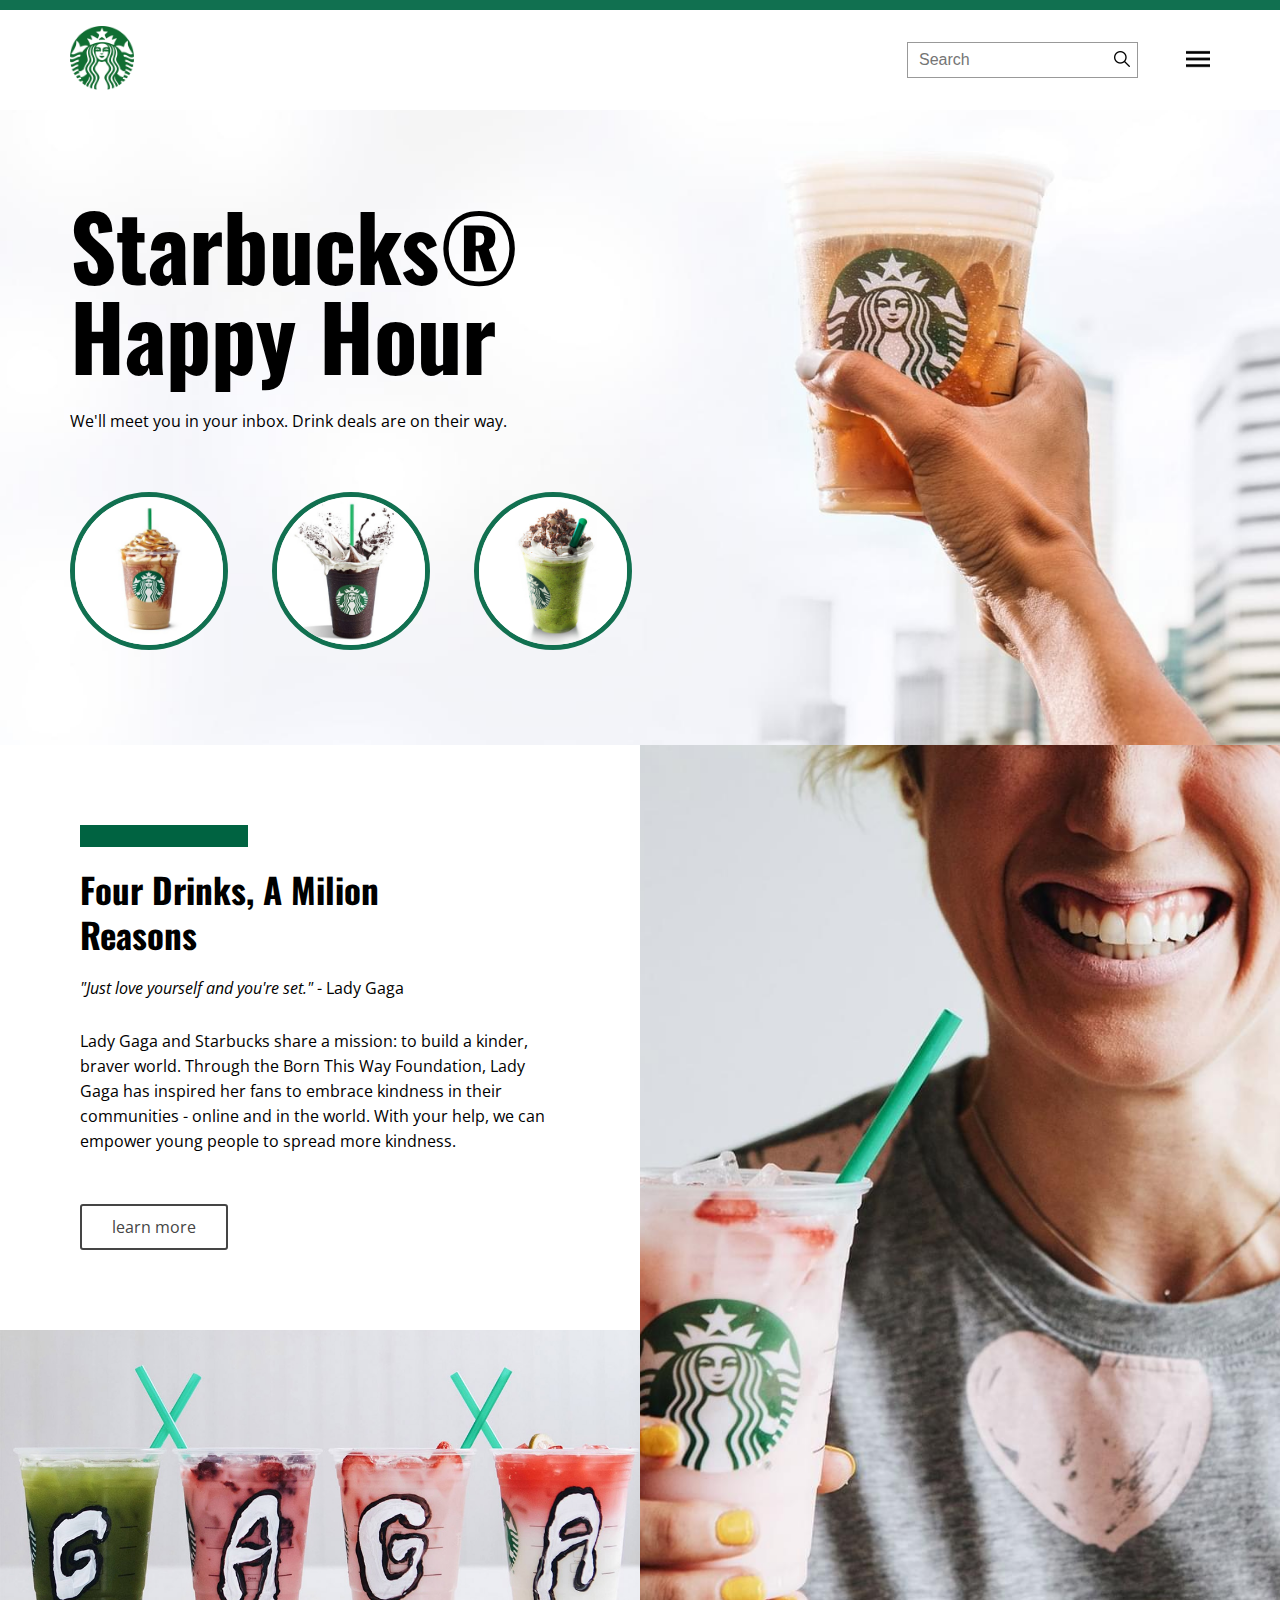
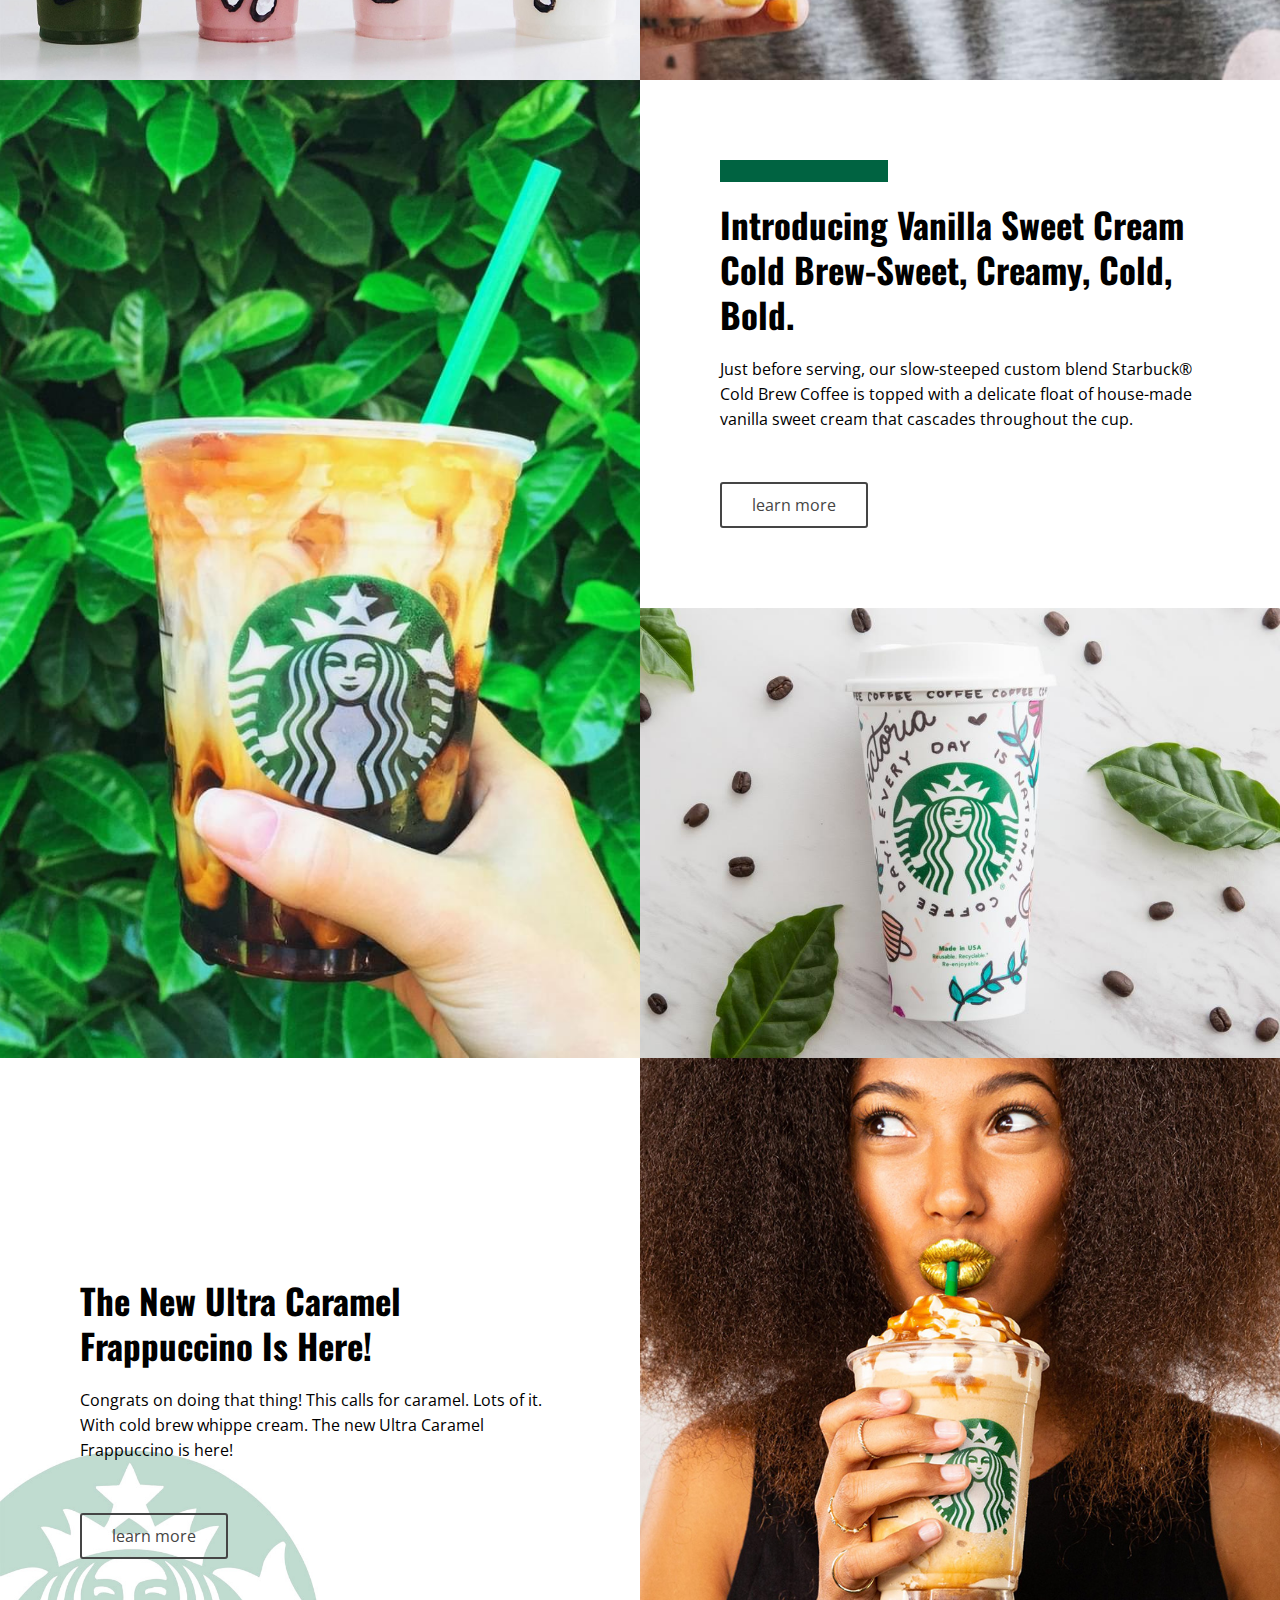
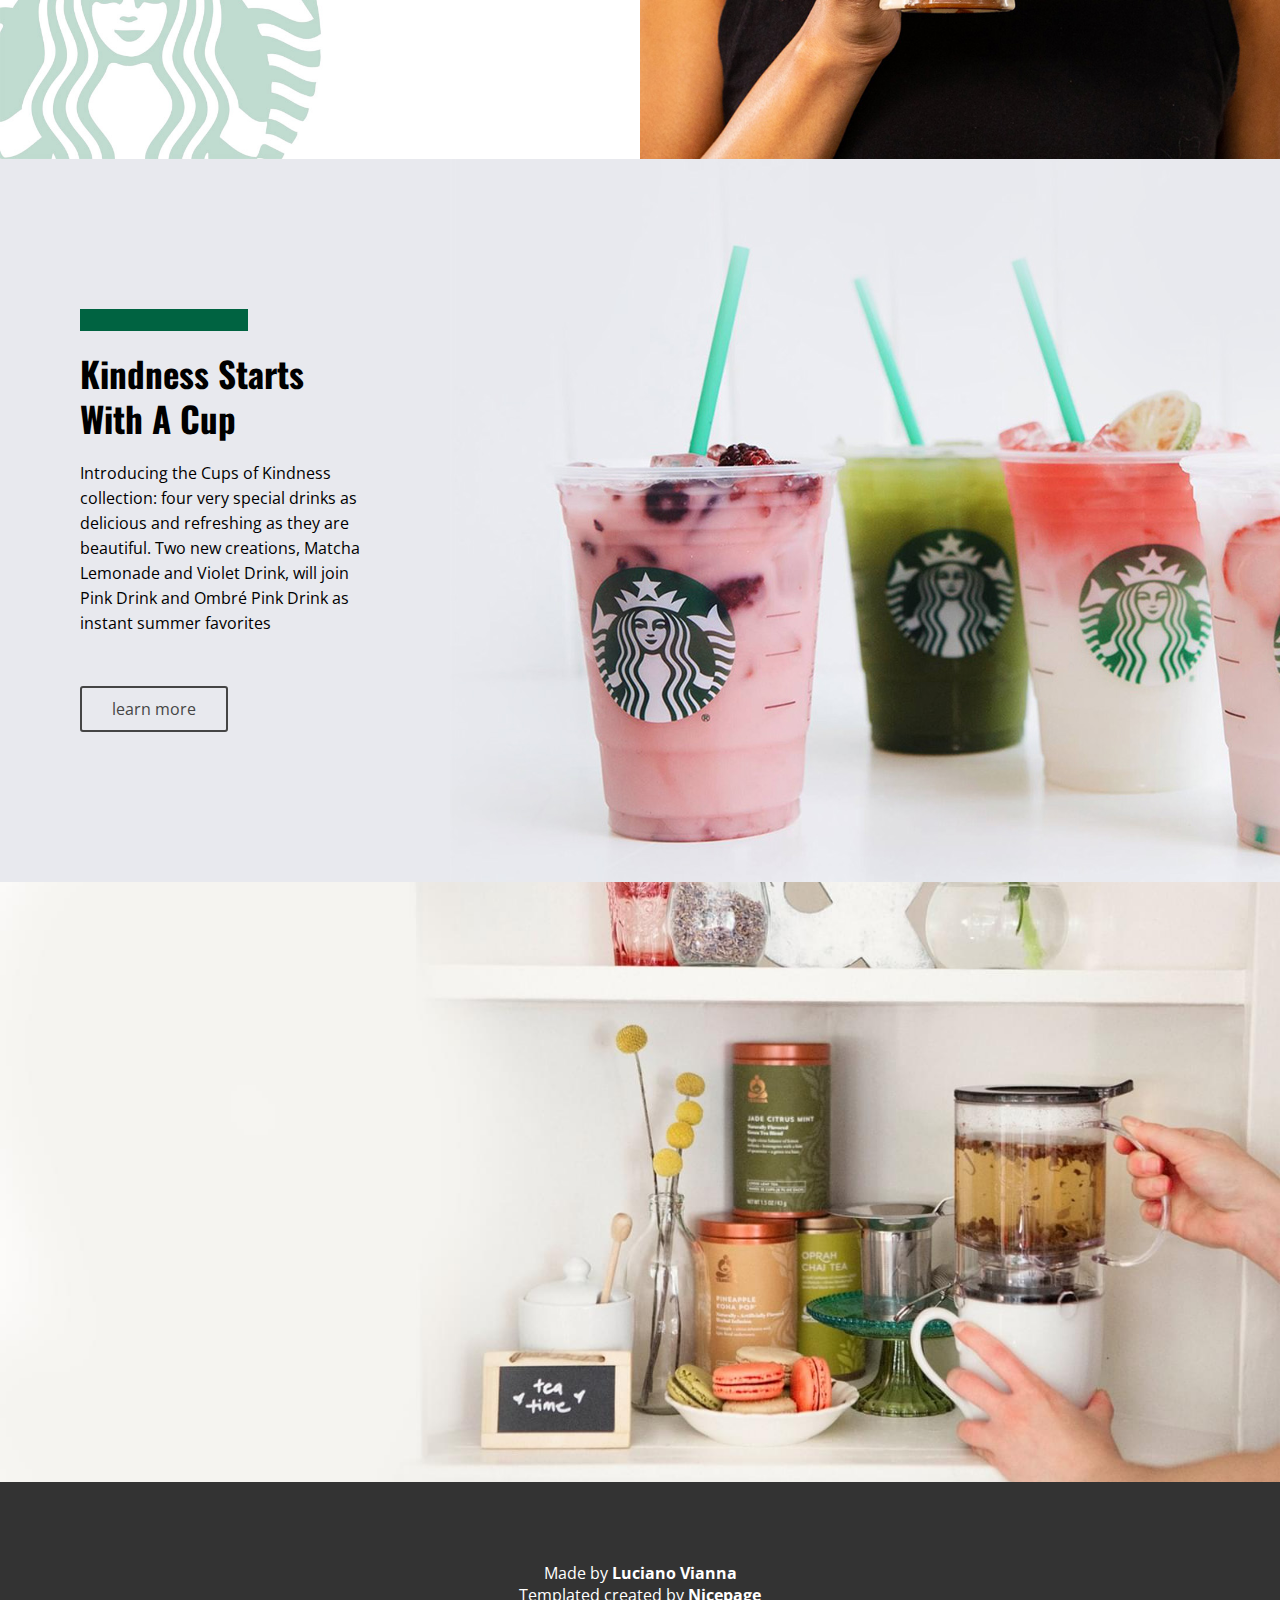
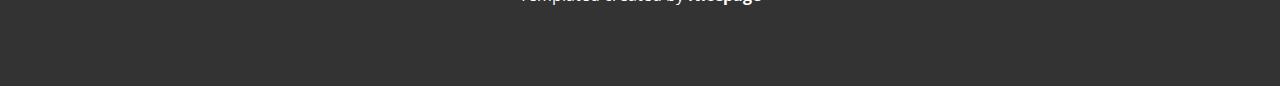
==== commit f872dbc2: "add creditos ao criador do template" ====
--- a/projeto-starbucks/index.html
+++ b/projeto-starbucks/index.html
@@ -106,10 +106,19 @@
     <section class="area5"></section>
 
     <footer>
-        Made by <a href="https://www.linkedin.com/in/lucianocvn/">
-            <strong>Luciano Vianna</strong>
-        </a>
-        <br/>Layout created by <strong>Nicepage</strong>
+        <span>
+            Made by 
+            <a href="https://www.linkedin.com/in/lucianocvn/">
+                <strong>Luciano Vianna</strong>
+            </a>
+        </span>
+        <br/>
+        <span>
+            Templated created by
+            <a href="https://nicepage.com/website-templates">
+                <strong>Nicepage</strong>
+            </a>
+        </span>
     </footer>
 </body>
 </html>--- a/projeto-starbucks/assets/css/style.css
+++ b/projeto-starbucks/assets/css/style.css
@@ -217,7 +217,7 @@
     padding: 80px;
     text-align: center;
 }
-footer > a {
+footer  a {
     text-decoration: none;
     color: #FFF;
 }
@@ -228,7 +228,6 @@
         padding-right: 20px;
     }
 }
-
 @media (min-width: 426px) and (max-width: 768px) {
     .container {
         padding-left: 20px;
@@ -245,7 +244,6 @@
         grid-template-columns: 3fr 2fr;
     }
 }
-
 @media (max-width: 425px) {
     .container {
         padding-left: 20px;
